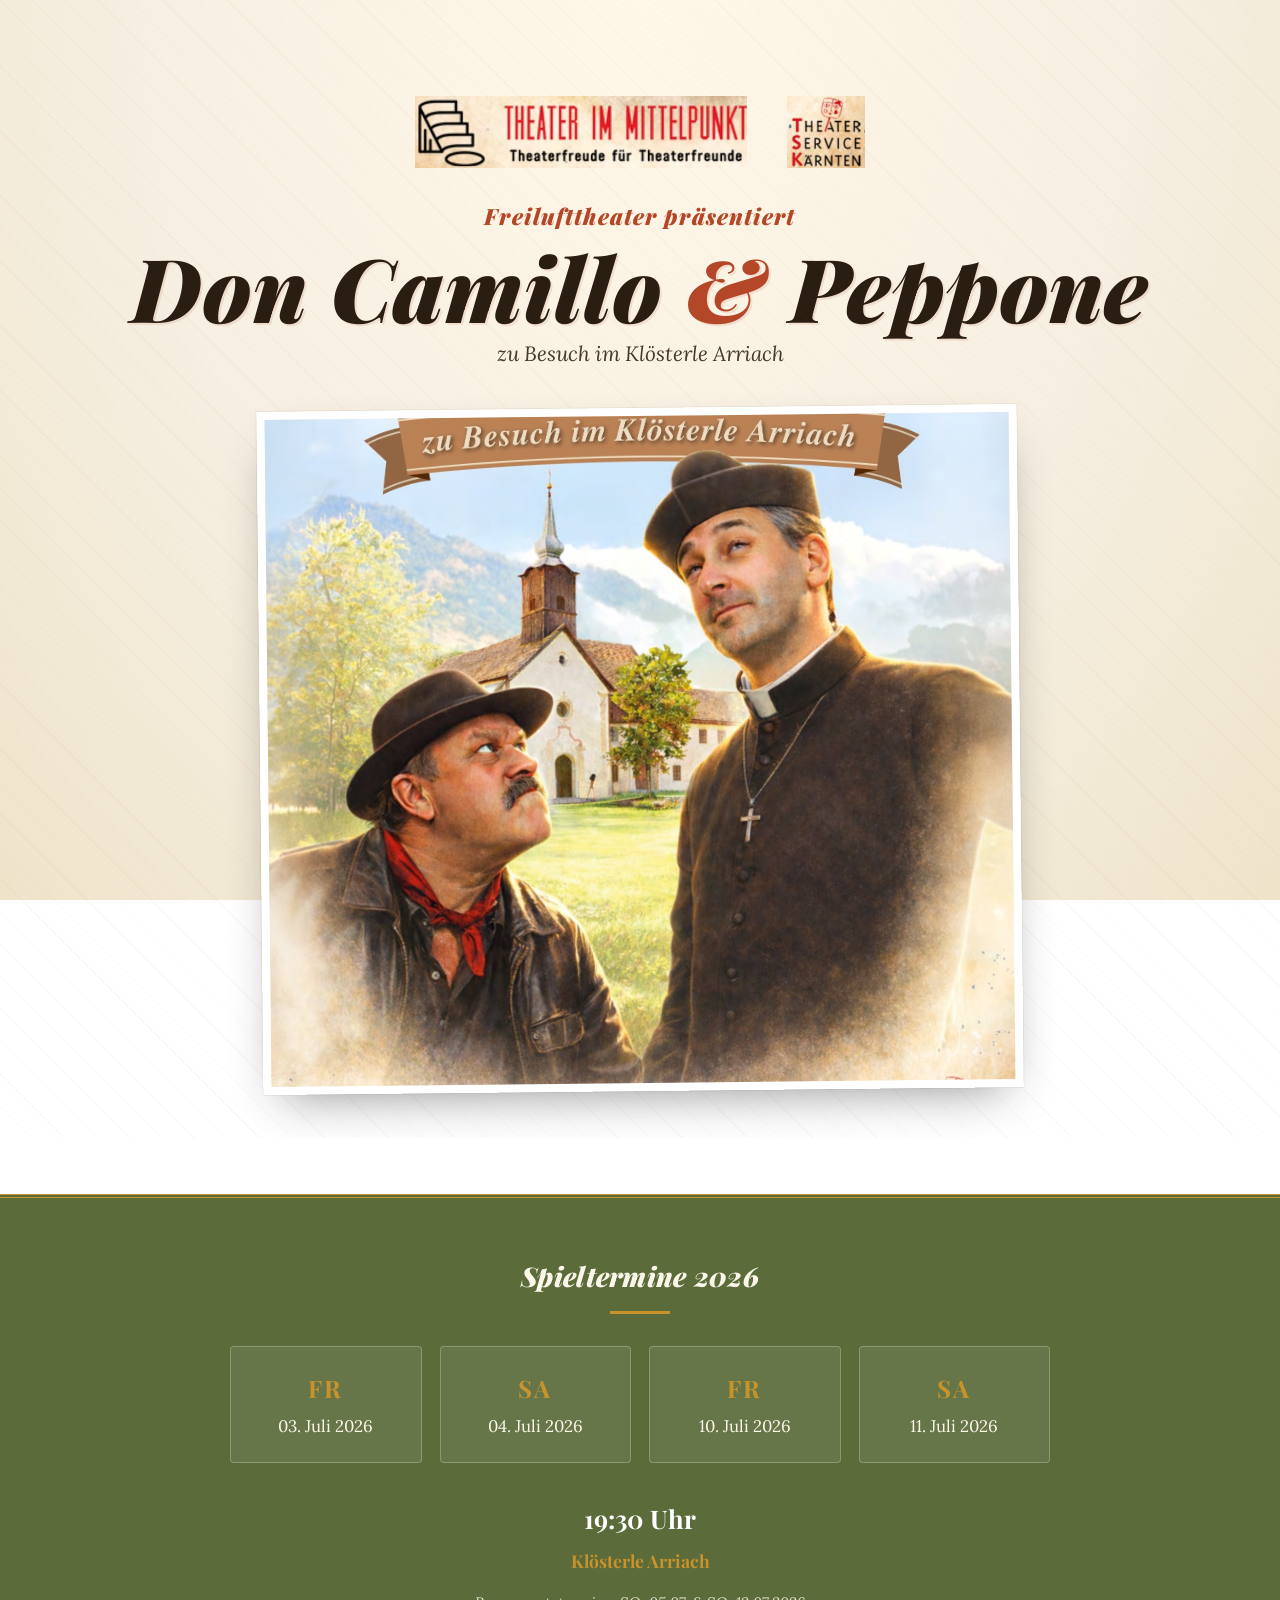
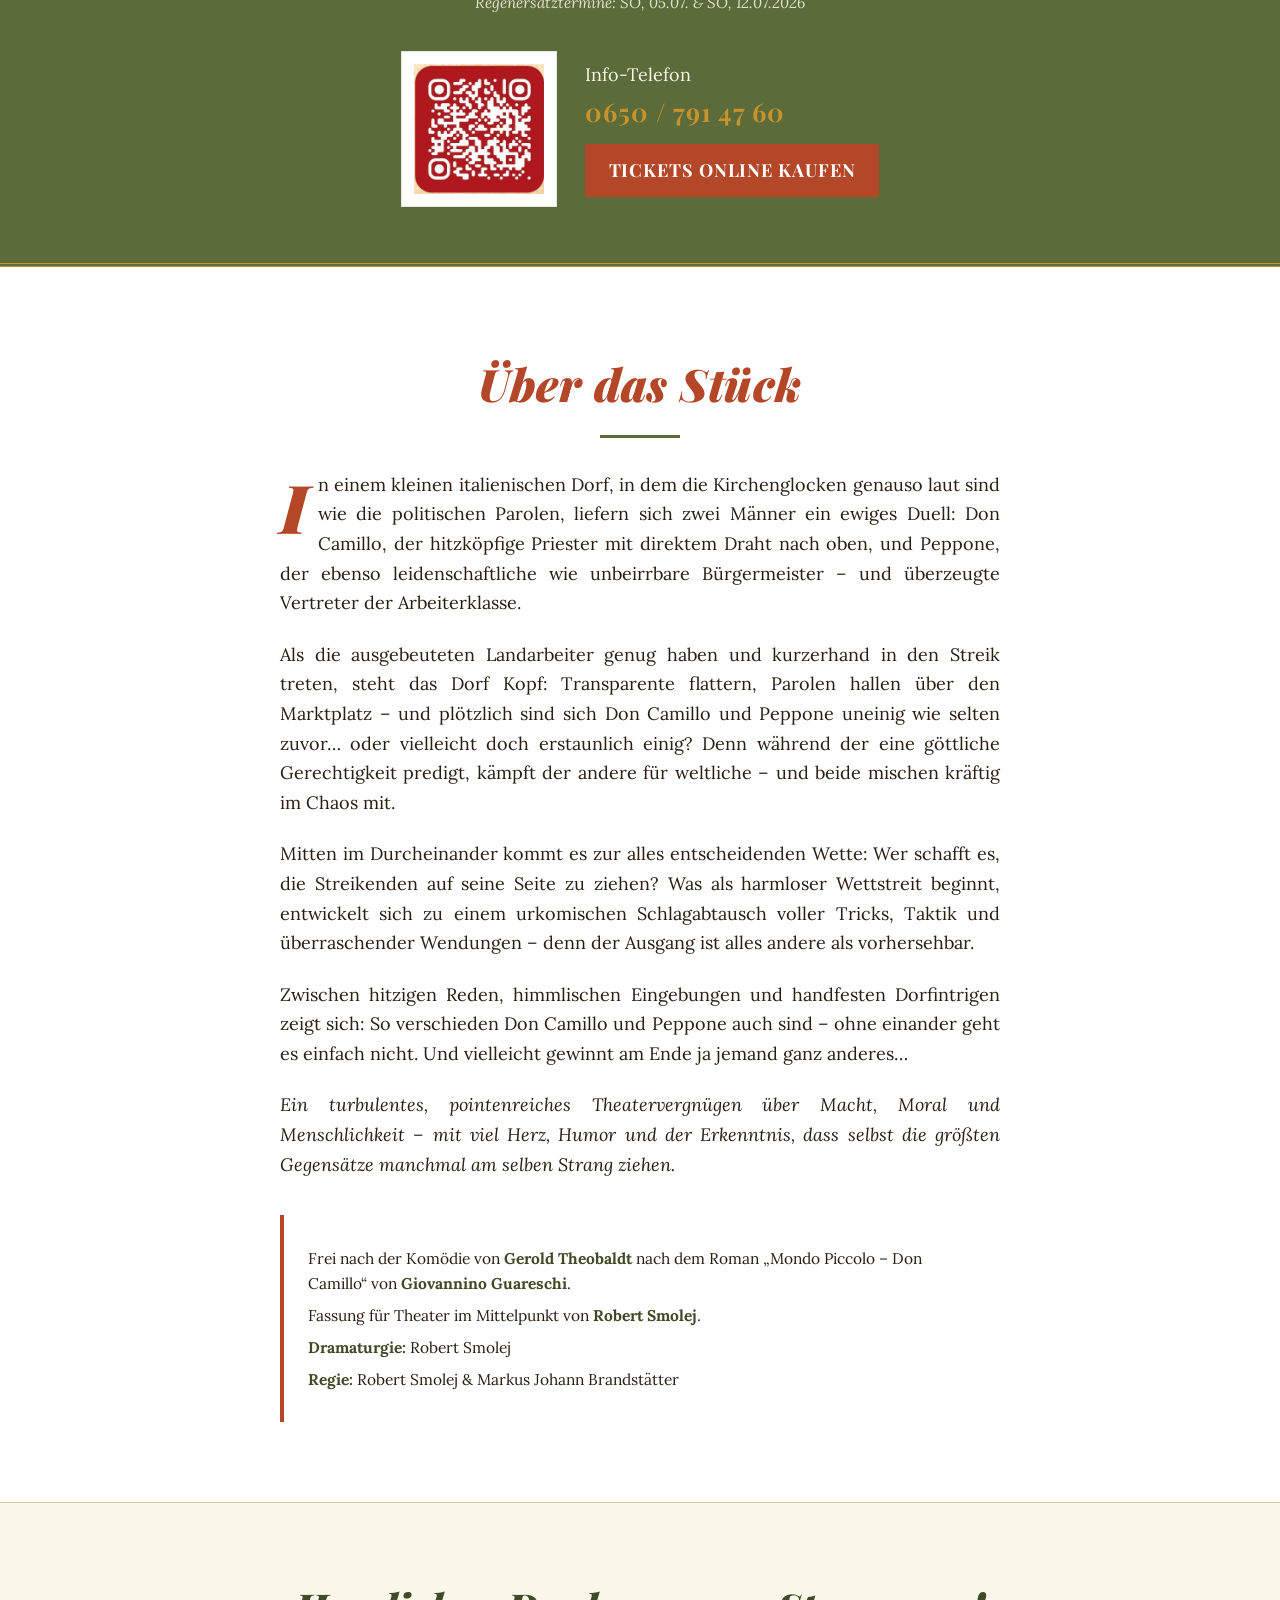
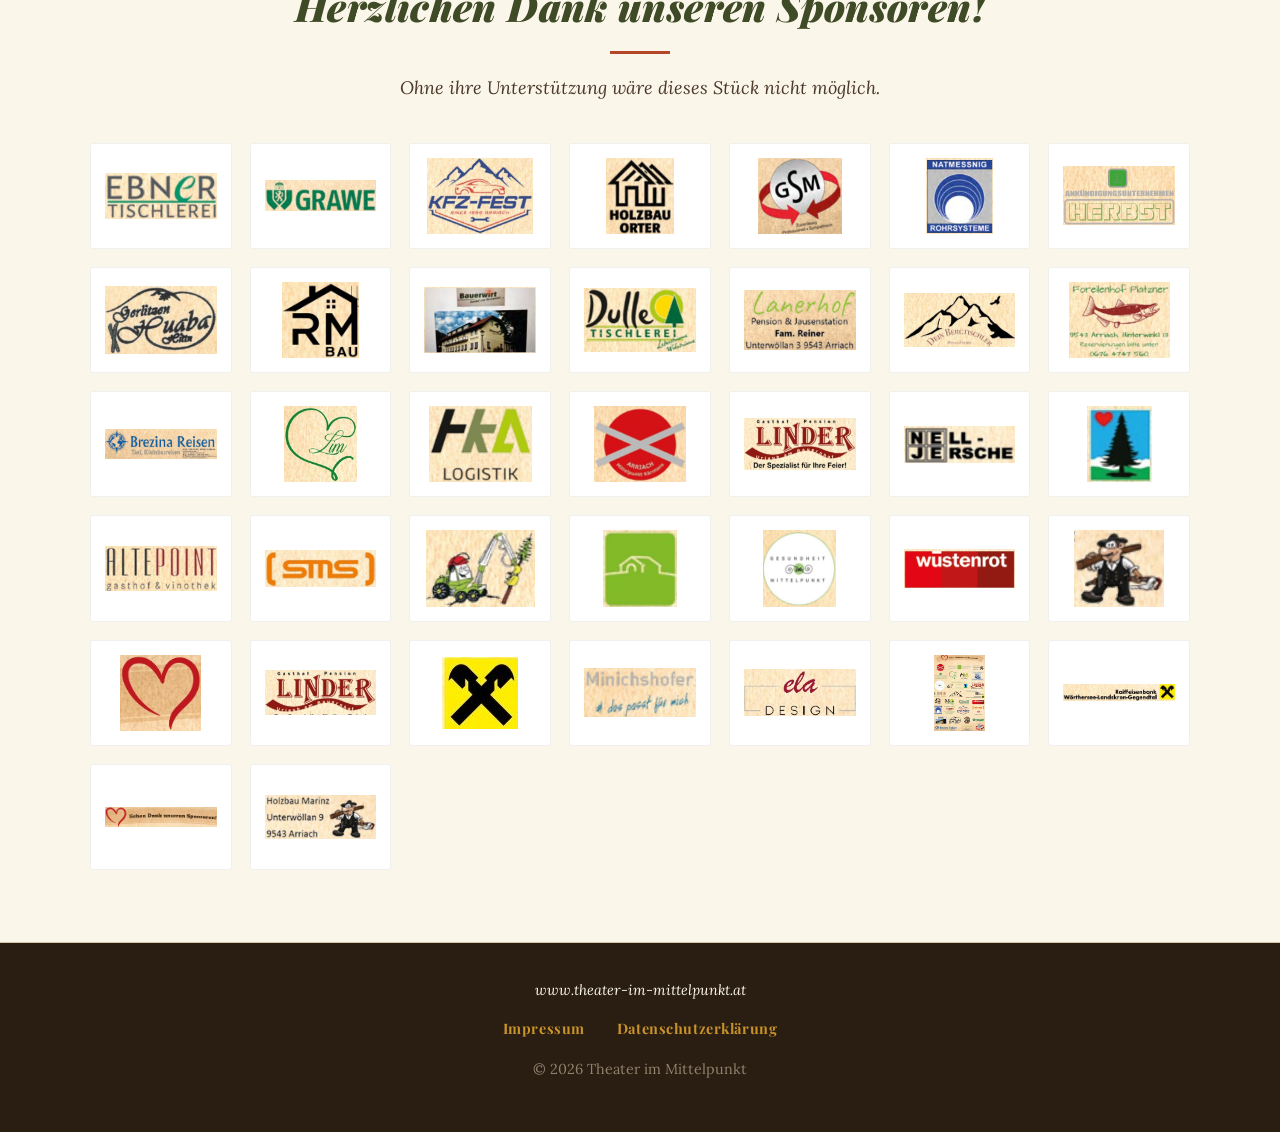
==== index.html @ 9cdb1610 "Add files via upload" ====
<!DOCTYPE html>
<html lang="de">
<head>
  <meta charset="UTF-8" />
  <meta name="viewport" content="width=device-width, initial-scale=1" />
  <title>Don Camillo &amp; Peppone – Freilufttheater im Klösterle Arriach 2026</title>
  <meta name="description" content="Freilufttheater &bdquo;Don Camillo &amp; Peppone&ldquo; im Klösterle Arriach. Aufführungen am 3., 4., 10. und 11. Juli 2026, 19:30 Uhr. Tickets &amp; Infos." />
  <link rel="preload" href="assets/fonts/playfair-900i.woff2" as="font" type="font/woff2" crossorigin />
  <link rel="preload" href="assets/fonts/lora-400.woff2" as="font" type="font/woff2" crossorigin />
  <link rel="stylesheet" href="assets/style.css" />
</head>
<body>

  <header class="hero">
    <div class="brand-logos">
      <img src="assets/img/logo-tim.jpg" alt="Theater im Mittelpunkt – Theaterfreude für Theaterfreunde" />
      <img src="assets/img/logo-tsk.jpg" alt="Theater Service Kärnten" />
    </div>

    <div class="wrap">
      <p class="kicker">Freilufttheater präsentiert</p>
      <h1 class="title">Don Camillo <span class="amp">&amp;</span> Peppone</h1>
      <p class="subtitle">zu Besuch im Klösterle Arriach</p>

      <figure class="hero-image">
        <img src="assets/img/hero.jpg" alt="Don Camillo und Peppone vor der Kirche" />
      </figure>
    </div>
  </header>

  <section class="facts" aria-label="Termine und Tickets">
    <h2>Spieltermine 2026</h2>

    <div class="dates-grid">
      <div class="date-card"><div class="day">FR</div><div class="full">03. Juli 2026</div></div>
      <div class="date-card"><div class="day">SA</div><div class="full">04. Juli 2026</div></div>
      <div class="date-card"><div class="day">FR</div><div class="full">10. Juli 2026</div></div>
      <div class="date-card"><div class="day">SA</div><div class="full">11. Juli 2026</div></div>
    </div>

    <div class="facts-meta">
      <div class="time">19:30 Uhr</div>
      <div><strong>Klösterle Arriach</strong></div>
      <p class="rain-note">Regenersatztermine: SO, 05.07. &amp; SO, 12.07.2026</p>
    </div>

    <div class="tickets">
      <a href="https://www.theater-im-mittelpunkt.at" class="qr-box" aria-label="Tickets online kaufen">
        <img src="assets/img/qr.jpg" alt="QR-Code zu den Online-Tickets" />
      </a>
      <div class="tickets-text">
        <div>Info-Telefon</div>
        <div class="phone">0650 / 791 47 60</div>
        <a class="btn" href="https://www.theater-im-mittelpunkt.at">Tickets online kaufen</a>
      </div>
    </div>
  </section>

  <section class="about">
    <div class="wrap">
      <h2>Über das Stück</h2>
      <div class="about-text">
        <p>In einem kleinen italienischen Dorf, in dem die Kirchenglocken genauso laut sind wie die politischen Parolen, liefern sich zwei Männer ein ewiges Duell: Don Camillo, der hitzköpfige Priester mit direktem Draht nach oben, und Peppone, der ebenso leidenschaftliche wie unbeirrbare Bürgermeister – und überzeugte Vertreter der Arbeiterklasse.</p>
        <p>Als die ausgebeuteten Landarbeiter genug haben und kurzerhand in den Streik treten, steht das Dorf Kopf: Transparente flattern, Parolen hallen über den Marktplatz – und plötzlich sind sich Don Camillo und Peppone uneinig wie selten zuvor… oder vielleicht doch erstaunlich einig? Denn während der eine göttliche Gerechtigkeit predigt, kämpft der andere für weltliche – und beide mischen kräftig im Chaos mit.</p>
        <p>Mitten im Durcheinander kommt es zur alles entscheidenden Wette: Wer schafft es, die Streikenden auf seine Seite zu ziehen? Was als harmloser Wettstreit beginnt, entwickelt sich zu einem urkomischen Schlagabtausch voller Tricks, Taktik und überraschender Wendungen – denn der Ausgang ist alles andere als vorhersehbar.</p>
        <p>Zwischen hitzigen Reden, himmlischen Eingebungen und handfesten Dorfintrigen zeigt sich: So verschieden Don Camillo und Peppone auch sind – ohne einander geht es einfach nicht. Und vielleicht gewinnt am Ende ja jemand ganz anderes…</p>
        <p><em>Ein turbulentes, pointenreiches Theatervergnügen über Macht, Moral und Menschlichkeit – mit viel Herz, Humor und der Erkenntnis, dass selbst die größten Gegensätze manchmal am selben Strang ziehen.</em></p>
      </div>

      <div class="credits">
        <p>Frei nach der Komödie von <strong>Gerold Theobaldt</strong> nach dem Roman „Mondo Piccolo – Don Camillo“ von <strong>Giovannino Guareschi</strong>.</p>
        <p>Fassung für Theater im Mittelpunkt von <strong>Robert Smolej</strong>.</p>
        <p><strong>Dramaturgie:</strong> Robert Smolej</p>
        <p><strong>Regie:</strong> Robert Smolej &amp; Markus Johann Brandstätter</p>
      </div>
    </div>
  </section>

  <section class="sponsors">
    <h2>Herzlichen Dank unseren Sponsoren!</h2>
    <p class="sponsors-intro">Ohne ihre Unterstützung wäre dieses Stück nicht möglich.</p>
    <div class="sponsor-grid">
      <div class="sponsor"><img src="assets/sponsors/s1.jpg" alt="Sponsor 1" loading="lazy" /></div>
      <div class="sponsor"><img src="assets/sponsors/s2.jpg" alt="Sponsor 2" loading="lazy" /></div>
      <div class="sponsor"><img src="assets/sponsors/s3.jpg" alt="Sponsor 3" loading="lazy" /></div>
      <div class="sponsor"><img src="assets/sponsors/s4.jpg" alt="Sponsor 4" loading="lazy" /></div>
      <div class="sponsor"><img src="assets/sponsors/s5.jpg" alt="Sponsor 5" loading="lazy" /></div>
      <div class="sponsor"><img src="assets/sponsors/s6.jpg" alt="Sponsor 6" loading="lazy" /></div>
      <div class="sponsor"><img src="assets/sponsors/s7.jpg" alt="Sponsor 7" loading="lazy" /></div>
      <div class="sponsor"><img src="assets/sponsors/s8.jpg" alt="Sponsor 8" loading="lazy" /></div>
      <div class="sponsor"><img src="assets/sponsors/s9.jpg" alt="Sponsor 9" loading="lazy" /></div>
      <div class="sponsor"><img src="assets/sponsors/s10.jpg" alt="Sponsor 10" loading="lazy" /></div>
      <div class="sponsor"><img src="assets/sponsors/s11.jpg" alt="Sponsor 11" loading="lazy" /></div>
      <div class="sponsor"><img src="assets/sponsors/s12.jpg" alt="Sponsor 12" loading="lazy" /></div>
      <div class="sponsor"><img src="assets/sponsors/s13.jpg" alt="Sponsor 13" loading="lazy" /></div>
      <div class="sponsor"><img src="assets/sponsors/s14.jpg" alt="Sponsor 14" loading="lazy" /></div>
      <div class="sponsor"><img src="assets/sponsors/s15.jpg" alt="Sponsor 15" loading="lazy" /></div>
      <div class="sponsor"><img src="assets/sponsors/s16.jpg" alt="Sponsor 16" loading="lazy" /></div>
      <div class="sponsor"><img src="assets/sponsors/s17.jpg" alt="Sponsor 17" loading="lazy" /></div>
      <div class="sponsor"><img src="assets/sponsors/s18.jpg" alt="Sponsor 18" loading="lazy" /></div>
      <div class="sponsor"><img src="assets/sponsors/s19.jpg" alt="Sponsor 19" loading="lazy" /></div>
      <div class="sponsor"><img src="assets/sponsors/s20.jpg" alt="Sponsor 20" loading="lazy" /></div>
      <div class="sponsor"><img src="assets/sponsors/s21.jpg" alt="Sponsor 21" loading="lazy" /></div>
      <div class="sponsor"><img src="assets/sponsors/s22.jpg" alt="Sponsor 22" loading="lazy" /></div>
      <div class="sponsor"><img src="assets/sponsors/s23.jpg" alt="Sponsor 23" loading="lazy" /></div>
      <div class="sponsor"><img src="assets/sponsors/s24.jpg" alt="Sponsor 24" loading="lazy" /></div>
      <div class="sponsor"><img src="assets/sponsors/s25.jpg" alt="Sponsor 25" loading="lazy" /></div>
      <div class="sponsor"><img src="assets/sponsors/s26.jpg" alt="Sponsor 26" loading="lazy" /></div>
      <div class="sponsor"><img src="assets/sponsors/s27.jpg" alt="Sponsor 27" loading="lazy" /></div>
      <div class="sponsor"><img src="assets/sponsors/s28.jpg" alt="Sponsor 28" loading="lazy" /></div>
      <div class="sponsor"><img src="assets/sponsors/s29.jpg" alt="Sponsor 29" loading="lazy" /></div>
      <div class="sponsor"><img src="assets/sponsors/s30.jpg" alt="Sponsor 30" loading="lazy" /></div>
      <div class="sponsor"><img src="assets/sponsors/s31.jpg" alt="Sponsor 31" loading="lazy" /></div>
      <div class="sponsor"><img src="assets/sponsors/s32.jpg" alt="Sponsor 32" loading="lazy" /></div>
      <div class="sponsor"><img src="assets/sponsors/s33.jpg" alt="Sponsor 33" loading="lazy" /></div>
      <div class="sponsor"><img src="assets/sponsors/s34.jpg" alt="Sponsor 34" loading="lazy" /></div>
      <div class="sponsor"><img src="assets/sponsors/s35.jpg" alt="Sponsor 35" loading="lazy" /></div>
      <div class="sponsor"><img src="assets/sponsors/s36.jpg" alt="Sponsor 36" loading="lazy" /></div>
      <div class="sponsor"><img src="assets/sponsors/s37.jpg" alt="Sponsor 37" loading="lazy" /></div>
    </div>
  </section>

  <footer>
    <span class="web">www.theater-im-mittelpunkt.at</span>
    <div>
      <a href="impressum.html">Impressum</a>
      <a href="datenschutz.html">Datenschutzerklärung</a>
    </div>
    <p style="margin-top:16px;opacity:0.6;">© 2026 Theater im Mittelpunkt</p>
  </footer>

</body>
</html>
---- assets/style.css ----
/* === Local Fonts === */
@font-face {
  font-family: "Playfair Display";
  src: url("fonts/playfair-700.woff2") format("woff2");
  font-weight: 700;
  font-style: normal;
  font-display: swap;
}
@font-face {
  font-family: "Playfair Display";
  src: url("fonts/playfair-900i.woff2") format("woff2");
  font-weight: 900;
  font-style: italic;
  font-display: swap;
}
@font-face {
  font-family: "Lora";
  src: url("fonts/lora-400.woff2") format("woff2");
  font-weight: 400;
  font-style: normal;
  font-display: swap;
}
@font-face {
  font-family: "Lora";
  src: url("fonts/lora-400i.woff2") format("woff2");
  font-weight: 400;
  font-style: italic;
  font-display: swap;
}
@font-face {
  font-family: "Lora";
  src: url("fonts/lora-700.woff2") format("woff2");
  font-weight: 700;
  font-style: normal;
  font-display: swap;
}

/* === Design Tokens === */
:root {
  --cream: #f6efe2;
  --cream-soft: #fbf6ea;
  --terracotta: #b34727;
  --terracotta-dark: #8a3219;
  --olive: #5b6b3a;
  --olive-dark: #3f4a26;
  --ink: #2a1d12;
  --ink-soft: #4a382a;
  --gold: #c8932b;
  --rule: #d6c7a3;
  --max: 1100px;
}

* { box-sizing: border-box; }
html { scroll-behavior: smooth; }
body {
  margin: 0;
  font-family: "Lora", Georgia, serif;
  font-size: 18px;
  line-height: 1.65;
  color: var(--ink);
  background:
    radial-gradient(ellipse at top, #fff8e8 0%, var(--cream) 55%, #efe4ca 100%) fixed;
}
img { max-width: 100%; display: block; }
a { color: var(--terracotta-dark); }

h1, h2, h3 {
  font-family: "Playfair Display", "Times New Roman", serif;
  font-weight: 700;
  color: var(--olive-dark);
  letter-spacing: 0.01em;
  margin: 0 0 0.5em;
}

.wrap { max-width: var(--max); margin: 0 auto; padding: 0 24px; }

/* === Header / Hero === */
.hero {
  position: relative;
  text-align: center;
  padding: 64px 24px 48px;
  overflow: hidden;
}
.hero::before {
  content: "";
  position: absolute; inset: 0;
  background:
    repeating-linear-gradient(45deg, transparent 0 22px, rgba(179,71,39,0.04) 22px 23px);
  pointer-events: none;
}
.kicker {
  font-family: "Playfair Display", serif;
  font-style: italic;
  font-weight: 900;
  color: var(--terracotta);
  font-size: clamp(1.1rem, 2.2vw, 1.4rem);
  letter-spacing: 0.05em;
  margin-bottom: 8px;
}
.title {
  font-family: "Playfair Display", serif;
  font-weight: 900;
  font-style: italic;
  font-size: clamp(2.6rem, 7vw, 5.5rem);
  line-height: 1;
  color: var(--ink);
  margin: 0 0 6px;
  text-shadow: 2px 2px 0 rgba(179,71,39,0.12);
}
.title .amp { color: var(--terracotta); font-style: italic; }
.subtitle {
  font-family: "Lora", serif;
  font-style: italic;
  font-size: clamp(1.05rem, 2vw, 1.3rem);
  color: var(--ink-soft);
  margin-top: 4px;
}

.hero-image {
  position: relative;
  margin: 36px auto 0;
  max-width: 760px;
  border: 8px solid #fff;
  box-shadow: 0 20px 50px -20px rgba(0,0,0,0.45), 0 0 0 1px rgba(0,0,0,0.05);
  transform: rotate(-0.6deg);
}

/* === Daten === */
.facts {
  background: var(--olive);
  color: #fbf6ea;
  padding: 56px 24px;
  margin-top: 56px;
  border-top: 4px double var(--gold);
  border-bottom: 4px double var(--gold);
}
.facts h2 { color: #fbf6ea; text-align: center; font-style: italic; font-weight: 900; }
.facts h2::after {
  content: ""; display: block; width: 60px; height: 3px;
  background: var(--gold); margin: 12px auto 0;
}
.dates-grid {
  display: grid;
  grid-template-columns: repeat(auto-fit, minmax(170px, 1fr));
  gap: 18px;
  max-width: 820px;
  margin: 32px auto 0;
}
.date-card {
  background: rgba(255,255,255,0.08);
  border: 1px solid rgba(251,246,234,0.25);
  padding: 22px 14px;
  text-align: center;
  border-radius: 4px;
}
.date-card .day {
  font-family: "Playfair Display", serif;
  font-weight: 900;
  font-size: 1.5rem;
  color: var(--gold);
  letter-spacing: 0.08em;
}
.date-card .full {
  font-size: 1.05rem;
  margin-top: 4px;
}
.facts-meta {
  text-align: center;
  margin-top: 28px;
  font-size: 1.1rem;
}
.facts-meta strong { color: var(--gold); font-family: "Playfair Display", serif; }
.facts-meta .time {
  display: inline-block;
  font-family: "Playfair Display", serif;
  font-size: 1.6rem;
  font-weight: 700;
  color: #fff;
  margin: 6px 0;
}
.rain-note {
  margin-top: 14px;
  font-style: italic;
  font-size: 0.95rem;
  opacity: 0.85;
}

.tickets {
  display: flex;
  flex-wrap: wrap;
  align-items: center;
  justify-content: center;
  gap: 28px;
  margin: 36px auto 0;
  max-width: 760px;
}
.qr-box {
  background: #fff;
  padding: 12px;
  border: 1px solid rgba(0,0,0,0.1);
}
.qr-box img { width: 130px; height: 130px; }
.tickets-text { text-align: left; }
.tickets-text .phone {
  font-family: "Playfair Display", serif;
  font-size: 1.6rem;
  font-weight: 700;
  color: var(--gold);
  letter-spacing: 0.04em;
}
.btn {
  display: inline-block;
  margin-top: 12px;
  padding: 12px 24px;
  background: var(--terracotta);
  color: #fff;
  text-decoration: none;
  font-family: "Playfair Display", serif;
  font-weight: 700;
  letter-spacing: 0.05em;
  text-transform: uppercase;
  border-radius: 2px;
  transition: background 0.2s;
}
.btn:hover { background: var(--terracotta-dark); }

/* === Beschreibung === */
.about {
  padding: 80px 24px;
}
.about h2 {
  text-align: center;
  font-style: italic;
  font-weight: 900;
  font-size: clamp(2rem, 4vw, 2.8rem);
  color: var(--terracotta);
}
.about h2::after {
  content: ""; display: block; width: 80px; height: 3px;
  background: var(--olive); margin: 14px auto 0;
}
.about-text {
  max-width: 720px;
  margin: 32px auto 0;
}
.about-text p {
  margin: 0 0 1.2em;
  text-align: justify;
  hyphens: auto;
}
.about-text p:first-of-type::first-letter {
  font-family: "Playfair Display", serif;
  font-weight: 900;
  font-style: italic;
  color: var(--terracotta);
  font-size: 4.2rem;
  line-height: 0.9;
  float: left;
  padding: 6px 10px 0 0;
}
.credits {
  max-width: 720px;
  margin: 36px auto 0;
  padding: 24px;
  background: rgba(255,255,255,0.5);
  border-left: 4px solid var(--terracotta);
  font-size: 0.97rem;
}
.credits p { margin: 0.4em 0; }
.credits strong { color: var(--olive-dark); }

/* === Sponsoren === */
.sponsors {
  background: var(--cream-soft);
  padding: 72px 24px;
  border-top: 1px solid var(--rule);
  border-bottom: 1px solid var(--rule);
}
.sponsors h2 {
  text-align: center;
  font-style: italic;
  font-weight: 900;
  color: var(--olive-dark);
  font-size: clamp(1.8rem, 3.5vw, 2.4rem);
}
.sponsors h2::after {
  content: ""; display: block; width: 60px; height: 3px;
  background: var(--terracotta); margin: 12px auto 0;
}
.sponsors-intro {
  text-align: center;
  font-style: italic;
  color: var(--ink-soft);
  margin-bottom: 40px;
}
.sponsor-grid {
  display: grid;
  grid-template-columns: repeat(auto-fill, minmax(140px, 1fr));
  gap: 18px;
  max-width: var(--max);
  margin: 0 auto;
}
.sponsor {
  background: #fff;
  padding: 14px;
  border: 1px solid rgba(0,0,0,0.06);
  border-radius: 3px;
  display: flex;
  align-items: center;
  justify-content: center;
  aspect-ratio: 4/3;
  transition: transform 0.2s, box-shadow 0.2s;
}
.sponsor:hover {
  transform: translateY(-2px);
  box-shadow: 0 8px 20px -8px rgba(0,0,0,0.25);
}
.sponsor img {
  max-height: 100%;
  max-width: 100%;
  object-fit: contain;
  mix-blend-mode: multiply;
}

/* === Brand Logos === */
.brand-logos {
  display: flex;
  justify-content: center;
  align-items: center;
  gap: 40px;
  flex-wrap: wrap;
  padding: 32px 24px 8px;
}
.brand-logos img { max-height: 72px; width: auto; }

/* === Footer === */
footer {
  background: var(--ink);
  color: #d4c5a8;
  text-align: center;
  padding: 36px 24px;
  font-size: 0.9rem;
}
footer a {
  color: var(--gold);
  text-decoration: none;
  margin: 0 14px;
  font-family: "Playfair Display", serif;
  letter-spacing: 0.04em;
}
footer a:hover { text-decoration: underline; }
footer .web {
  display: block;
  margin-bottom: 14px;
  font-style: italic;
  color: #fbf6ea;
}

/* === Sub pages === */
.page {
  max-width: 760px;
  margin: 0 auto;
  padding: 64px 24px;
}
.page h1 {
  font-style: italic;
  font-weight: 900;
  color: var(--terracotta);
  font-size: clamp(2rem, 4vw, 3rem);
}
.page h2 { margin-top: 1.6em; color: var(--olive-dark); }
.back {
  display: inline-block;
  margin-bottom: 24px;
  text-decoration: none;
  color: var(--olive-dark);
  font-family: "Playfair Display", serif;
}
.back:hover { color: var(--terracotta); }

@media (max-width: 600px) {
  .tickets { flex-direction: column; }
  .tickets-text { text-align: center; }
  .brand-logos { gap: 24px; }
  .brand-logos img { max-height: 56px; }
}
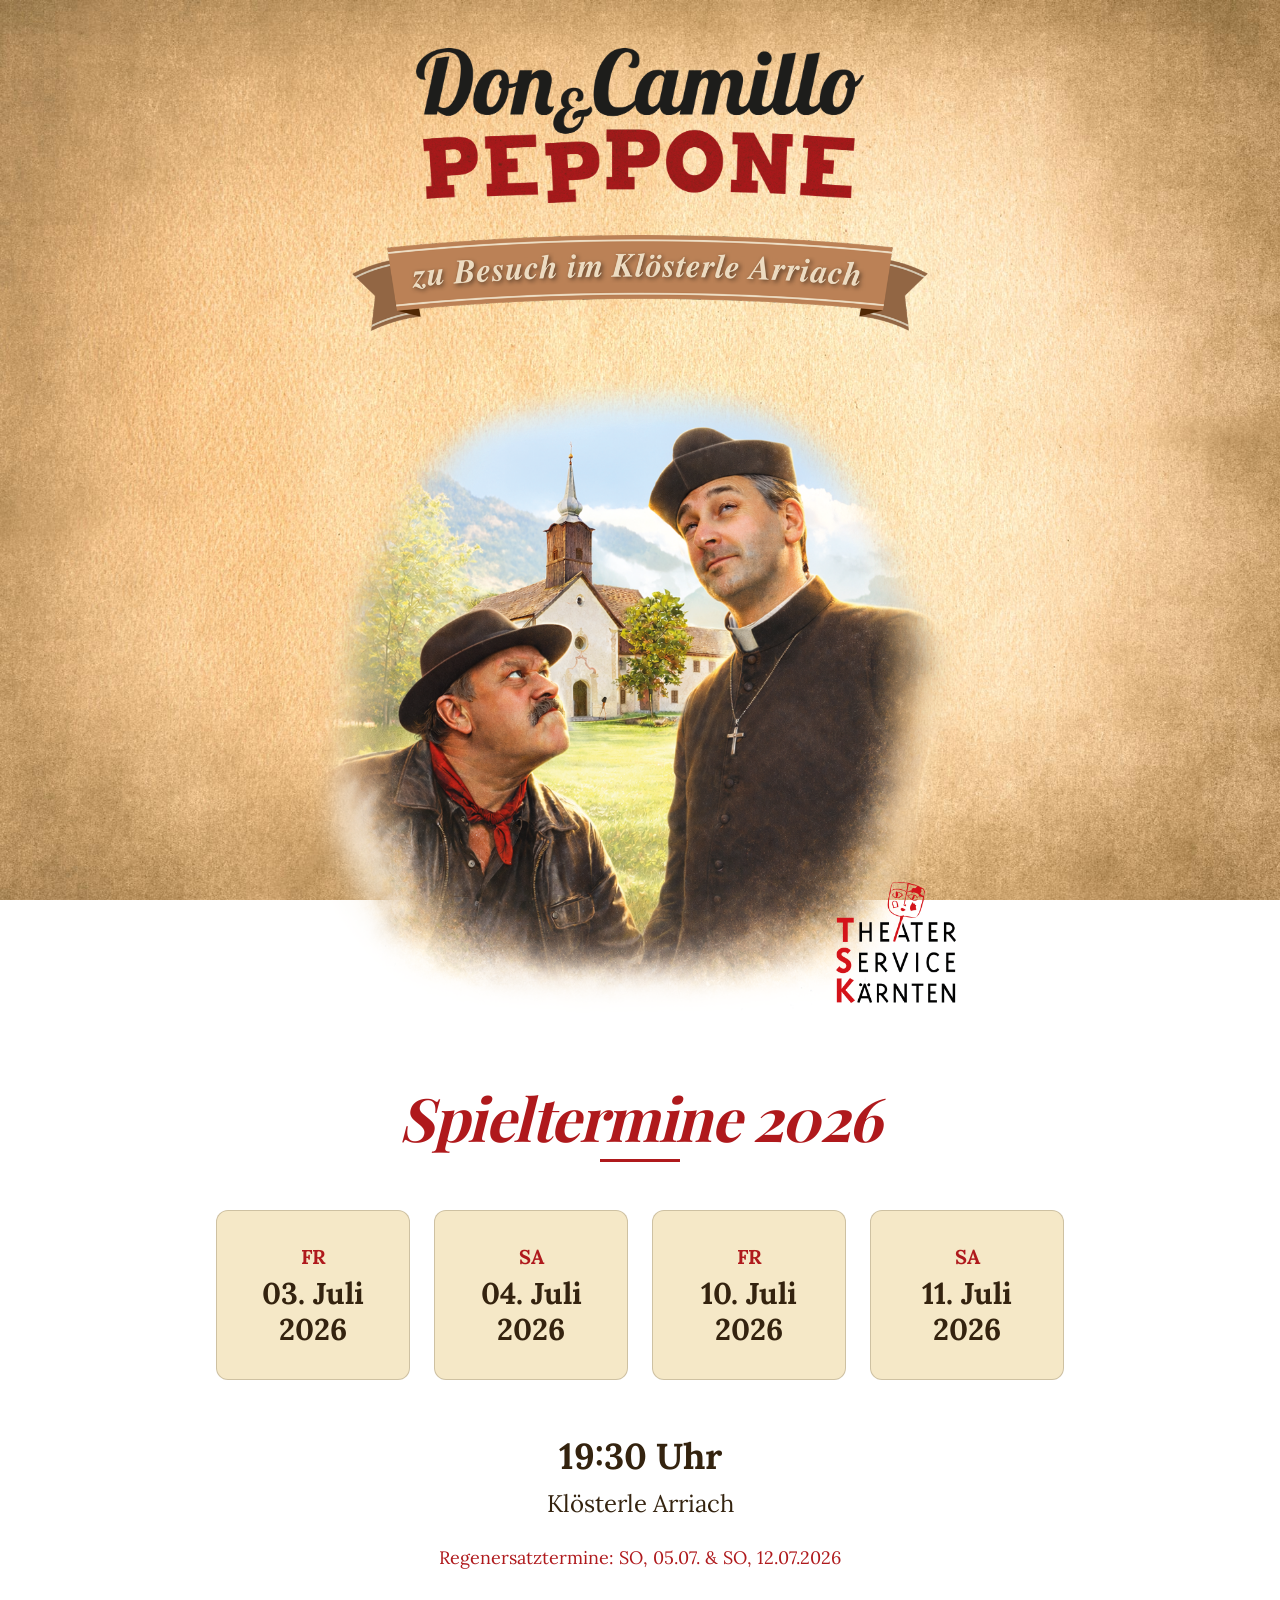
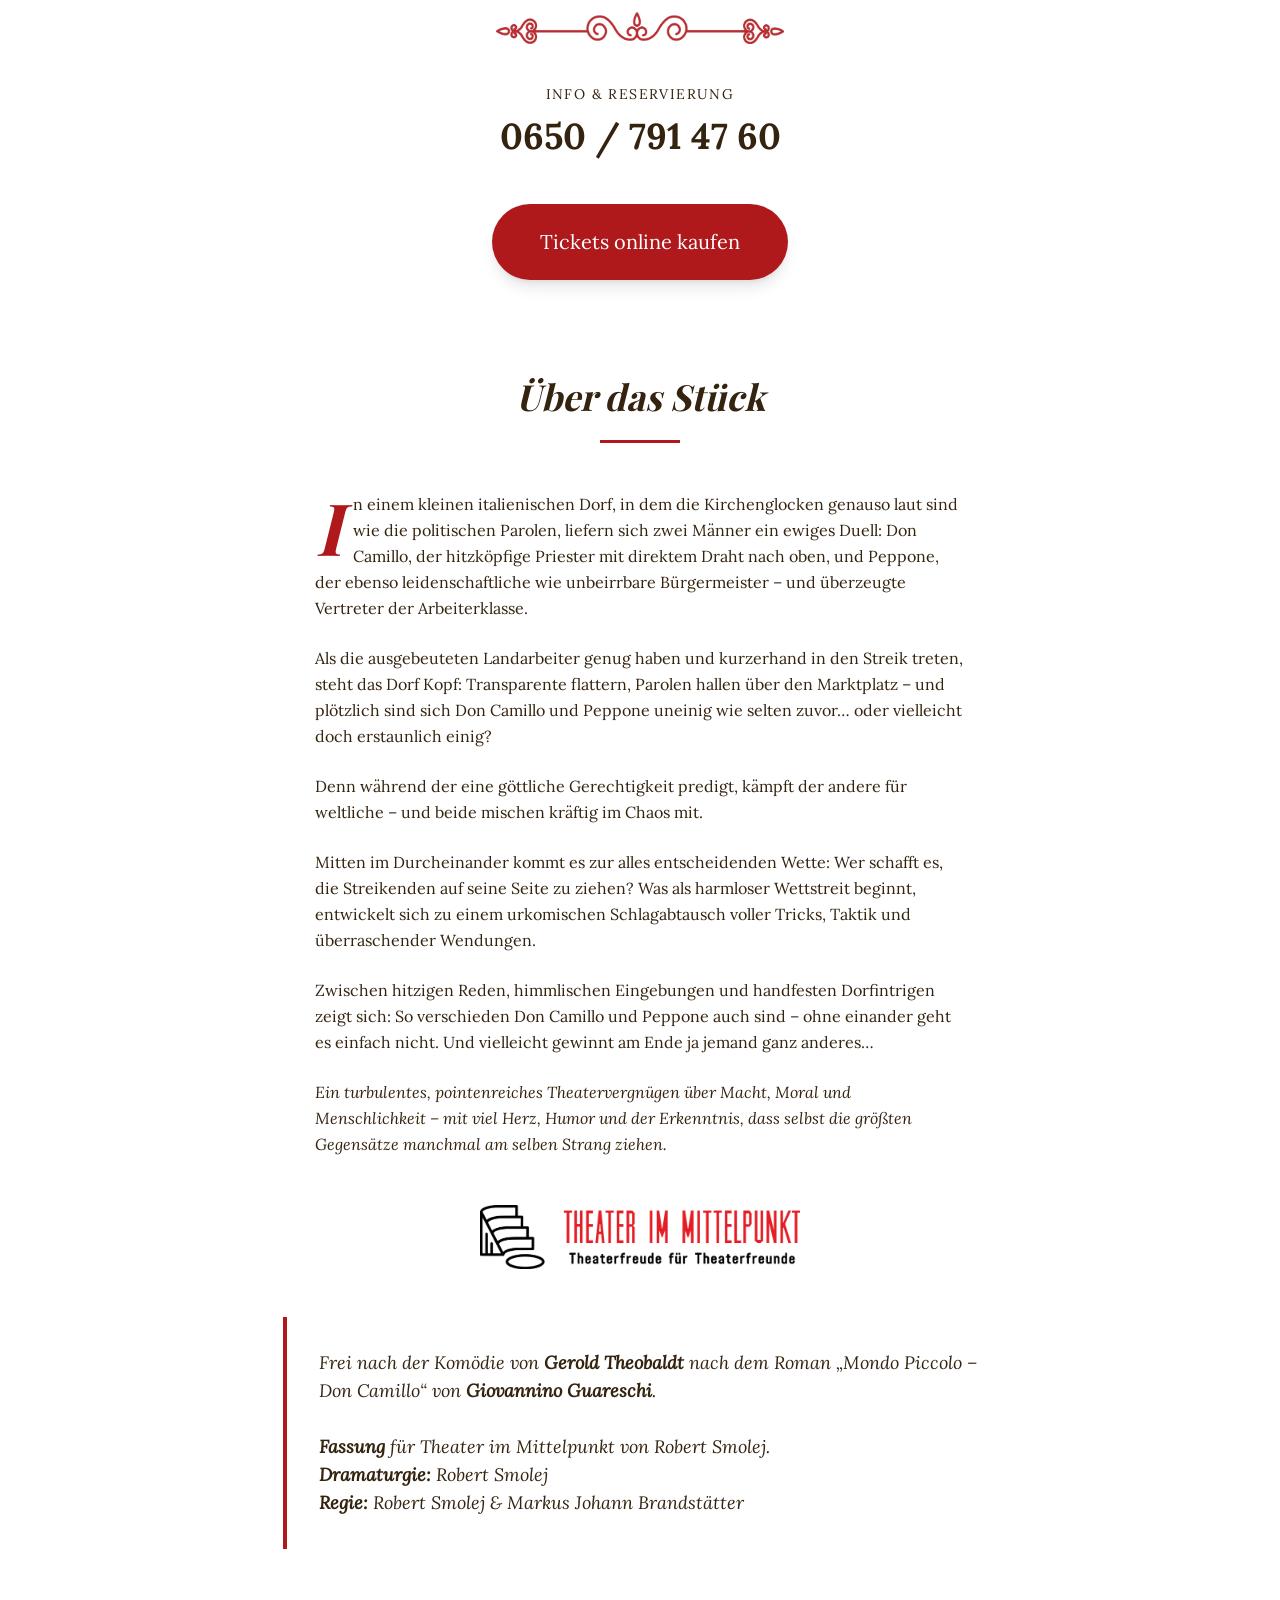
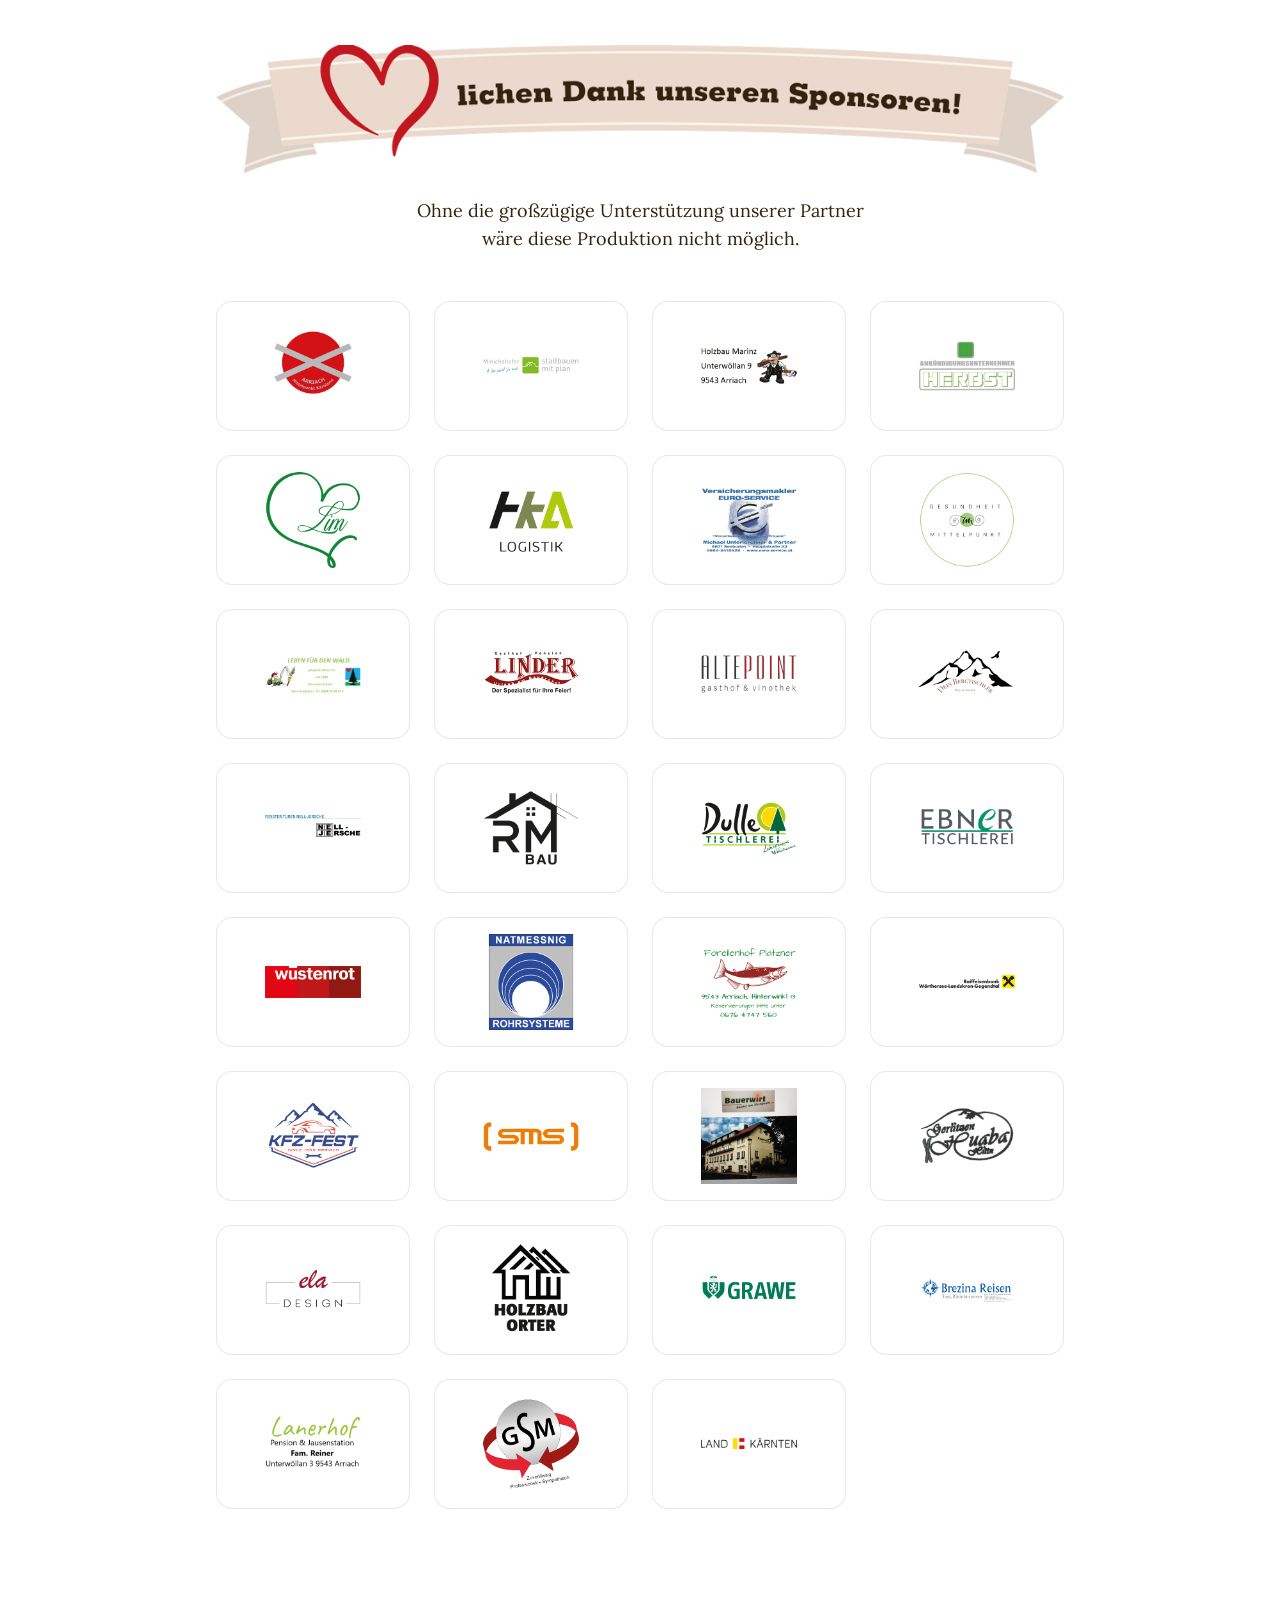
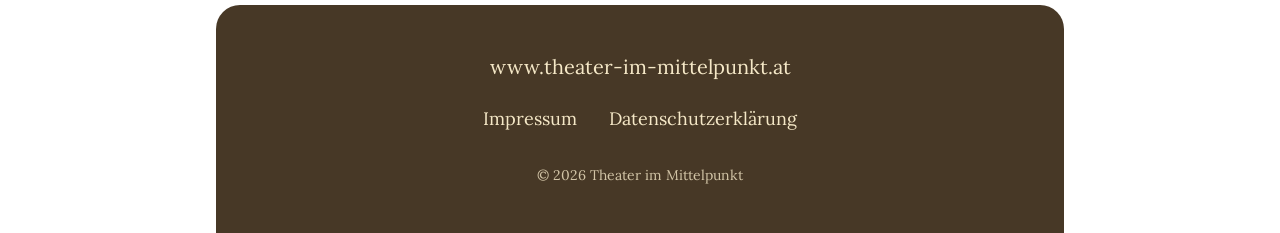
==== commit 0a80c2e1: "update pages" ====
--- a/index.html
+++ b/index.html
@@ -1,133 +1,189 @@
 <!DOCTYPE html>
 <html lang="de">
+
 <head>
-  <meta charset="UTF-8" />
-  <meta name="viewport" content="width=device-width, initial-scale=1" />
-  <title>Don Camillo &amp; Peppone – Freilufttheater im Klösterle Arriach 2026</title>
-  <meta name="description" content="Freilufttheater &bdquo;Don Camillo &amp; Peppone&ldquo; im Klösterle Arriach. Aufführungen am 3., 4., 10. und 11. Juli 2026, 19:30 Uhr. Tickets &amp; Infos." />
-  <link rel="preload" href="assets/fonts/playfair-900i.woff2" as="font" type="font/woff2" crossorigin />
-  <link rel="preload" href="assets/fonts/lora-400.woff2" as="font" type="font/woff2" crossorigin />
-  <link rel="stylesheet" href="assets/style.css" />
+    <meta charset="UTF-8">
+    <meta name="viewport" content="width=device-width, initial-scale=1.0">
+    <title>Don Camillo & Peppone - Theater 2026</title>
+    <link rel="stylesheet" href="assets/style.css" />
+    <!-- Lokales Tailwind -->
+    <script src="assets/tailwind.3.4.17.js"></script>
+
 </head>
-<body>
 
-  <header class="hero">
-    <div class="brand-logos">
-      <img src="assets/img/logo-tim.jpg" alt="Theater im Mittelpunkt – Theaterfreude für Theaterfreunde" />
-      <img src="assets/img/logo-tsk.jpg" alt="Theater Service Kärnten" />
+<body class="hero-bg min-h-screen text-[#34230f]">
+
+    <div class="max-w-4xl mx-auto px-6 pt-12">
+
+        <!-- Header Bilder -->
+        <div class="flex flex-col items-center space-y-8 mb-16">
+            <img src="assets/img/header-DCuP.png" alt="Header DCuP" class="w-full max-w-md h-auto">
+
+            <!-- Breiteres Kloesterle Bild -->
+            <img src="assets/img/header-kloesterle.png" alt="Klösterle" class="w-full max-w-xl h-auto -mt-4">
+
+            <!-- Hauptfoto mit Badge -->
+            <div class="main-photo-container max-w-2xl">
+                <img src="assets/img/header-foto.png" alt="Don Camillo & Peppone" class="w-full h-auto rounded">
+                <img src="assets/img/header-theaterservice.png" alt="Theater Service" class="theaterservice-badge">
+            </div>
+        </div>
+
+        <!-- Spieltermine -->
+        <section class="mb-24">
+            <h1 class="heading-font text-5xl md:text-6xl text-center tracking-tight text-[#af191c] italic">
+                Spieltermine 2026
+            </h1>
+            <div class="accent-line"></div>
+
+            <div class="grid grid-cols-2 md:grid-cols-4 gap-6 mt-12">
+                <div class="bg-[#f5e8c7] border border-[#34230f]/20 rounded-xl p-8 text-center">
+                    <div class="text-[#af191c] text-xl font-bold mb-1">FR</div>
+                    <div class="text-3xl font-semibold">03. Juli 2026</div>
+                </div>
+                <div class="bg-[#f5e8c7] border border-[#34230f]/20 rounded-xl p-8 text-center">
+                    <div class="text-[#af191c] text-xl font-bold mb-1">SA</div>
+                    <div class="text-3xl font-semibold">04. Juli 2026</div>
+                </div>
+                <div class="bg-[#f5e8c7] border border-[#34230f]/20 rounded-xl p-8 text-center">
+                    <div class="text-[#af191c] text-xl font-bold mb-1">FR</div>
+                    <div class="text-3xl font-semibold">10. Juli 2026</div>
+                </div>
+                <div class="bg-[#f5e8c7] border border-[#34230f]/20 rounded-xl p-8 text-center">
+                    <div class="text-[#af191c] text-xl font-bold mb-1">SA</div>
+                    <div class="text-3xl font-semibold">11. Juli 2026</div>
+                </div>
+            </div>
+
+            <!-- Uhrzeit & Ort -->
+            <div class="mt-14 text-center space-y-3">
+                <p class="text-4xl font-bold">19:30 Uhr</p>
+                <p class="text-2xl">Klösterle Arriach</p>
+            </div>
+
+            <!-- Regenersatztermine -->
+            <div class="mt-6 text-center">
+                <p class="text-lg font-medium text-[#af191c]">Regenersatztermine: SO, 05.07. &amp; SO, 12.07.2026</p>
+            </div>
+
+            <!-- Schnörkellinie -->
+            <div class="flex justify-center my-10">
+                <img src="assets/img/termine-schnoerkel.png" alt="" class="h-8 opacity-90">
+            </div>
+
+            <!-- Kontakt -->
+            <div class="text-center">
+                <p class="uppercase tracking-widest text-sm mb-3">Info &amp; Reservierung</p>
+                <a href="tel:+436507914760" class="text-4xl font-semibold hover:text-[#af191c] transition-colors">
+                    0650 / 791 47 60
+                </a>
+            </div>
+
+            <!-- CTA -->
+            <div class="mt-12 flex justify-center">
+                <a href="#"
+                    class="bg-[#af191c] hover:bg-[#8f1417] text-white px-12 py-6 rounded-full text-xl font-medium transition-all shadow-lg hover:scale-105">
+                    Tickets online kaufen
+                </a>
+            </div>
+        </section>
+
+        <!-- Über das Stück -->
+        <section class="mb-24">
+            <h2 class="heading-font text-4xl text-center mb-6 italic">Über das Stück</h2>
+            <div class="accent-line"></div>
+
+            <div class="prose prose-lg mx-auto max-w-prose mt-12 text-[#34230f] leading-relaxed">
+                <p>
+                    <span class="drop-cap">I</span>n einem kleinen italienischen Dorf, in dem die Kirchenglocken genauso
+                    laut sind wie die politischen Parolen, liefern sich zwei Männer ein ewiges Duell: Don Camillo, der
+                    hitzköpfige Priester mit direktem Draht nach oben, und Peppone, der ebenso leidenschaftliche wie
+                    unbeirrbare Bürgermeister – und überzeugte Vertreter der Arbeiterklasse.
+                </p>
+                <p>Als die ausgebeuteten Landarbeiter genug haben und kurzerhand in den Streik treten, steht das Dorf
+                    Kopf: Transparente flattern, Parolen hallen über den Marktplatz – und plötzlich sind sich Don
+                    Camillo und Peppone uneinig wie selten zuvor… oder vielleicht doch erstaunlich einig?</p>
+
+                <p>Denn während der eine göttliche Gerechtigkeit predigt, kämpft der andere für weltliche – und beide
+                    mischen kräftig im Chaos mit.</p>
+
+                <p>Mitten im Durcheinander kommt es zur alles entscheidenden Wette: Wer schafft es, die Streikenden auf
+                    seine Seite zu ziehen? Was als harmloser Wettstreit beginnt, entwickelt sich zu einem urkomischen
+                    Schlagabtausch voller Tricks, Taktik und überraschender Wendungen.</p>
+
+                <p>Zwischen hitzigen Reden, himmlischen Eingebungen und handfesten Dorfintrigen zeigt sich: So
+                    verschieden Don Camillo und Peppone auch sind – ohne einander geht es einfach nicht. Und vielleicht
+                    gewinnt am Ende ja jemand ganz anderes…</p>
+
+                <p class="italic">Ein turbulentes, pointenreiches Theatervergnügen über Macht, Moral und Menschlichkeit
+                    – mit viel Herz, Humor und der Erkenntnis, dass selbst die größten Gegensätze manchmal am selben
+                    Strang ziehen.</p>
+            </div>
+
+            <!-- TiM Bild -->
+            <div class="flex justify-center my-12">
+                <img src="assets/img/header-TiM.png" alt="Theater im Mittelpunkt" class="max-w-[280px] sm:max-w-xs h-auto">
+            </div>
+
+            <!-- <h3 class="heading-font text-3xl text-center mt-8 mb-6 italic">Freilufttheater</h3> -->
+
+            <!-- Blockquote -->
+            <div class="max-w-prose mx-auto bg-white/70 border-l-4 border-[#af191c] pl-8 py-8 italic text-lg">
+                Frei nach der Komödie von <strong>Gerold Theobaldt</strong> nach dem Roman „Mondo Piccolo – Don Camillo“
+                von <strong>Giovannino Guareschi</strong>.<br><br>
+                <strong>Fassung</strong> für Theater im Mittelpunkt von Robert Smolej.<br>
+                <strong>Dramaturgie:</strong> Robert Smolej<br>
+                <strong>Regie:</strong> Robert Smolej & Markus Johann Brandstätter
+            </div>
+        </section>
+
+        <!-- Sponsoren -->
+        <section class="mb-24">
+            <!-- <h2 class="heading-font text-4xl text-center mb-6 italic">Herzlichen Dank unseren Sponsoren!</h2> -->
+            <!-- Danke Bild -->
+            <div class="flex justify-center mt-12 -mb-4">
+                <img src="assets/sponsors/s-danke.png" alt="Herzlichen Dank unseren Sponsoren!" class="h-auto">
+            </div>
+
+            <p class="text-center text-lg mt-10 mb-12 max-w-md mx-auto">
+                Ohne die großzügige Unterstützung unserer Partner wäre diese Produktion nicht möglich.
+            </p>
+
+            <div class="grid grid-cols-2 sm:grid-cols-3 md:grid-cols-4 gap-6">
+                <script>
+                    for (let i = 1; i <= 31; i++) {
+                        document.write(`
+                            <div class="bg-white/90 p-4 rounded-2xl flex items-center justify-center border border-[#34230f]/10 hover:border-[#af191c]/30 transition-all hover:scale-105">
+                                <img src="assets/sponsors/s${i}.png" 
+                                     alt="Sponsor ${i}" 
+                                     class="max-h-24 w-auto object-contain">
+                            </div>
+                        `);
+                    }
+                </script>
+            </div>
+        </section>
+
+        <!-- Footer -->
+        <footer class="bg-[#34230f]/90 backdrop-blur-md text-[#f5e8c7] py-12 text-center rounded-t-3xl">
+            <div class="max-w-2xl mx-auto px-6">
+                <p class="text-xl mb-6">
+                    <a href="https://www.theater-im-mittelpunkt.at" class="hover:text-white transition-colors">
+                        www.theater-im-mittelpunkt.at
+                    </a>
+                </p>
+
+                <div class="flex flex-wrap justify-center gap-x-8 gap-y-3 text-lg mb-8">
+                    <a href="impressum.html" class="hover:text-white transition-colors">Impressum</a>
+                    <a href="datenschutz.html" class="hover:text-white transition-colors">Datenschutzerklärung</a>
+                </div>
+
+                <p class="text-sm opacity-80">© 2026 Theater im Mittelpunkt</p>
+            </div>
+        </footer>
+
     </div>
 
-    <div class="wrap">
-      <p class="kicker">Freilufttheater präsentiert</p>
-      <h1 class="title">Don Camillo <span class="amp">&amp;</span> Peppone</h1>
-      <p class="subtitle">zu Besuch im Klösterle Arriach</p>
+</body>
 
-      <figure class="hero-image">
-        <img src="assets/img/hero.jpg" alt="Don Camillo und Peppone vor der Kirche" />
-      </figure>
-    </div>
-  </header>
-
-  <section class="facts" aria-label="Termine und Tickets">
-    <h2>Spieltermine 2026</h2>
-
-    <div class="dates-grid">
-      <div class="date-card"><div class="day">FR</div><div class="full">03. Juli 2026</div></div>
-      <div class="date-card"><div class="day">SA</div><div class="full">04. Juli 2026</div></div>
-      <div class="date-card"><div class="day">FR</div><div class="full">10. Juli 2026</div></div>
-      <div class="date-card"><div class="day">SA</div><div class="full">11. Juli 2026</div></div>
-    </div>
-
-    <div class="facts-meta">
-      <div class="time">19:30 Uhr</div>
-      <div><strong>Klösterle Arriach</strong></div>
-      <p class="rain-note">Regenersatztermine: SO, 05.07. &amp; SO, 12.07.2026</p>
-    </div>
-
-    <div class="tickets">
-      <a href="https://www.theater-im-mittelpunkt.at" class="qr-box" aria-label="Tickets online kaufen">
-        <img src="assets/img/qr.jpg" alt="QR-Code zu den Online-Tickets" />
-      </a>
-      <div class="tickets-text">
-        <div>Info-Telefon</div>
-        <div class="phone">0650 / 791 47 60</div>
-        <a class="btn" href="https://www.theater-im-mittelpunkt.at">Tickets online kaufen</a>
-      </div>
-    </div>
-  </section>
-
-  <section class="about">
-    <div class="wrap">
-      <h2>Über das Stück</h2>
-      <div class="about-text">
-        <p>In einem kleinen italienischen Dorf, in dem die Kirchenglocken genauso laut sind wie die politischen Parolen, liefern sich zwei Männer ein ewiges Duell: Don Camillo, der hitzköpfige Priester mit direktem Draht nach oben, und Peppone, der ebenso leidenschaftliche wie unbeirrbare Bürgermeister – und überzeugte Vertreter der Arbeiterklasse.</p>
-        <p>Als die ausgebeuteten Landarbeiter genug haben und kurzerhand in den Streik treten, steht das Dorf Kopf: Transparente flattern, Parolen hallen über den Marktplatz – und plötzlich sind sich Don Camillo und Peppone uneinig wie selten zuvor… oder vielleicht doch erstaunlich einig? Denn während der eine göttliche Gerechtigkeit predigt, kämpft der andere für weltliche – und beide mischen kräftig im Chaos mit.</p>
-        <p>Mitten im Durcheinander kommt es zur alles entscheidenden Wette: Wer schafft es, die Streikenden auf seine Seite zu ziehen? Was als harmloser Wettstreit beginnt, entwickelt sich zu einem urkomischen Schlagabtausch voller Tricks, Taktik und überraschender Wendungen – denn der Ausgang ist alles andere als vorhersehbar.</p>
-        <p>Zwischen hitzigen Reden, himmlischen Eingebungen und handfesten Dorfintrigen zeigt sich: So verschieden Don Camillo und Peppone auch sind – ohne einander geht es einfach nicht. Und vielleicht gewinnt am Ende ja jemand ganz anderes…</p>
-        <p><em>Ein turbulentes, pointenreiches Theatervergnügen über Macht, Moral und Menschlichkeit – mit viel Herz, Humor und der Erkenntnis, dass selbst die größten Gegensätze manchmal am selben Strang ziehen.</em></p>
-      </div>
-
-      <div class="credits">
-        <p>Frei nach der Komödie von <strong>Gerold Theobaldt</strong> nach dem Roman „Mondo Piccolo – Don Camillo“ von <strong>Giovannino Guareschi</strong>.</p>
-        <p>Fassung für Theater im Mittelpunkt von <strong>Robert Smolej</strong>.</p>
-        <p><strong>Dramaturgie:</strong> Robert Smolej</p>
-        <p><strong>Regie:</strong> Robert Smolej &amp; Markus Johann Brandstätter</p>
-      </div>
-    </div>
-  </section>
-
-  <section class="sponsors">
-    <h2>Herzlichen Dank unseren Sponsoren!</h2>
-    <p class="sponsors-intro">Ohne ihre Unterstützung wäre dieses Stück nicht möglich.</p>
-    <div class="sponsor-grid">
-      <div class="sponsor"><img src="assets/sponsors/s1.jpg" alt="Sponsor 1" loading="lazy" /></div>
-      <div class="sponsor"><img src="assets/sponsors/s2.jpg" alt="Sponsor 2" loading="lazy" /></div>
-      <div class="sponsor"><img src="assets/sponsors/s3.jpg" alt="Sponsor 3" loading="lazy" /></div>
-      <div class="sponsor"><img src="assets/sponsors/s4.jpg" alt="Sponsor 4" loading="lazy" /></div>
-      <div class="sponsor"><img src="assets/sponsors/s5.jpg" alt="Sponsor 5" loading="lazy" /></div>
-      <div class="sponsor"><img src="assets/sponsors/s6.jpg" alt="Sponsor 6" loading="lazy" /></div>
-      <div class="sponsor"><img src="assets/sponsors/s7.jpg" alt="Sponsor 7" loading="lazy" /></div>
-      <div class="sponsor"><img src="assets/sponsors/s8.jpg" alt="Sponsor 8" loading="lazy" /></div>
-      <div class="sponsor"><img src="assets/sponsors/s9.jpg" alt="Sponsor 9" loading="lazy" /></div>
-      <div class="sponsor"><img src="assets/sponsors/s10.jpg" alt="Sponsor 10" loading="lazy" /></div>
-      <div class="sponsor"><img src="assets/sponsors/s11.jpg" alt="Sponsor 11" loading="lazy" /></div>
-      <div class="sponsor"><img src="assets/sponsors/s12.jpg" alt="Sponsor 12" loading="lazy" /></div>
-      <div class="sponsor"><img src="assets/sponsors/s13.jpg" alt="Sponsor 13" loading="lazy" /></div>
-      <div class="sponsor"><img src="assets/sponsors/s14.jpg" alt="Sponsor 14" loading="lazy" /></div>
-      <div class="sponsor"><img src="assets/sponsors/s15.jpg" alt="Sponsor 15" loading="lazy" /></div>
-      <div class="sponsor"><img src="assets/sponsors/s16.jpg" alt="Sponsor 16" loading="lazy" /></div>
-      <div class="sponsor"><img src="assets/sponsors/s17.jpg" alt="Sponsor 17" loading="lazy" /></div>
-      <div class="sponsor"><img src="assets/sponsors/s18.jpg" alt="Sponsor 18" loading="lazy" /></div>
-      <div class="sponsor"><img src="assets/sponsors/s19.jpg" alt="Sponsor 19" loading="lazy" /></div>
-      <div class="sponsor"><img src="assets/sponsors/s20.jpg" alt="Sponsor 20" loading="lazy" /></div>
-      <div class="sponsor"><img src="assets/sponsors/s21.jpg" alt="Sponsor 21" loading="lazy" /></div>
-      <div class="sponsor"><img src="assets/sponsors/s22.jpg" alt="Sponsor 22" loading="lazy" /></div>
-      <div class="sponsor"><img src="assets/sponsors/s23.jpg" alt="Sponsor 23" loading="lazy" /></div>
-      <div class="sponsor"><img src="assets/sponsors/s24.jpg" alt="Sponsor 24" loading="lazy" /></div>
-      <div class="sponsor"><img src="assets/sponsors/s25.jpg" alt="Sponsor 25" loading="lazy" /></div>
-      <div class="sponsor"><img src="assets/sponsors/s26.jpg" alt="Sponsor 26" loading="lazy" /></div>
-      <div class="sponsor"><img src="assets/sponsors/s27.jpg" alt="Sponsor 27" loading="lazy" /></div>
-      <div class="sponsor"><img src="assets/sponsors/s28.jpg" alt="Sponsor 28" loading="lazy" /></div>
-      <div class="sponsor"><img src="assets/sponsors/s29.jpg" alt="Sponsor 29" loading="lazy" /></div>
-      <div class="sponsor"><img src="assets/sponsors/s30.jpg" alt="Sponsor 30" loading="lazy" /></div>
-      <div class="sponsor"><img src="assets/sponsors/s31.jpg" alt="Sponsor 31" loading="lazy" /></div>
-      <div class="sponsor"><img src="assets/sponsors/s32.jpg" alt="Sponsor 32" loading="lazy" /></div>
-      <div class="sponsor"><img src="assets/sponsors/s33.jpg" alt="Sponsor 33" loading="lazy" /></div>
-      <div class="sponsor"><img src="assets/sponsors/s34.jpg" alt="Sponsor 34" loading="lazy" /></div>
-      <div class="sponsor"><img src="assets/sponsors/s35.jpg" alt="Sponsor 35" loading="lazy" /></div>
-      <div class="sponsor"><img src="assets/sponsors/s36.jpg" alt="Sponsor 36" loading="lazy" /></div>
-      <div class="sponsor"><img src="assets/sponsors/s37.jpg" alt="Sponsor 37" loading="lazy" /></div>
-    </div>
-  </section>
-
-  <footer>
-    <span class="web">www.theater-im-mittelpunkt.at</span>
-    <div>
-      <a href="impressum.html">Impressum</a>
-      <a href="datenschutz.html">Datenschutzerklärung</a>
-    </div>
-    <p style="margin-top:16px;opacity:0.6;">© 2026 Theater im Mittelpunkt</p>
-  </footer>
-
-</body>
 </html>
--- a/assets/style.css
+++ b/assets/style.css
@@ -1,359 +1,88 @@
-/* === Local Fonts === */
+/* === Main page === */
+
 @font-face {
-  font-family: "Playfair Display";
-  src: url("fonts/playfair-700.woff2") format("woff2");
+  font-family: 'Lora';
+  src: url('fonts/lora-400.woff2') format('woff2');
+  font-weight: 400;
+  font-style: normal;
+}
+
+@font-face {
+  font-family: 'Lora';
+  src: url('fonts/lora-400i.woff2') format('woff2');
+  font-weight: 400;
+  font-style: italic;
+}
+
+@font-face {
+  font-family: 'Lora';
+  src: url('fonts/lora-700.woff2') format('woff2');
   font-weight: 700;
   font-style: normal;
-  font-display: swap;
 }
+
 @font-face {
-  font-family: "Playfair Display";
-  src: url("fonts/playfair-900i.woff2") format("woff2");
-  font-weight: 900;
-  font-style: italic;
-  font-display: swap;
-}
-@font-face {
-  font-family: "Lora";
-  src: url("fonts/lora-400.woff2") format("woff2");
-  font-weight: 400;
-  font-style: normal;
-  font-display: swap;
-}
-@font-face {
-  font-family: "Lora";
-  src: url("fonts/lora-400i.woff2") format("woff2");
-  font-weight: 400;
-  font-style: italic;
-  font-display: swap;
-}
-@font-face {
-  font-family: "Lora";
-  src: url("fonts/lora-700.woff2") format("woff2");
+  font-family: 'Playfair Display';
+  src: url('fonts/playfair-700.woff2') format('woff2');
   font-weight: 700;
   font-style: normal;
-  font-display: swap;
 }
 
-/* === Design Tokens === */
-:root {
-  --cream: #f6efe2;
-  --cream-soft: #fbf6ea;
-  --terracotta: #b34727;
-  --terracotta-dark: #8a3219;
-  --olive: #5b6b3a;
-  --olive-dark: #3f4a26;
-  --ink: #2a1d12;
-  --ink-soft: #4a382a;
-  --gold: #c8932b;
-  --rule: #d6c7a3;
-  --max: 1100px;
+* {
+  box-sizing: border-box;
 }
 
-* { box-sizing: border-box; }
-html { scroll-behavior: smooth; }
+html {
+  scroll-behavior: smooth;
+}
 body {
-  margin: 0;
-  font-family: "Lora", Georgia, serif;
-  font-size: 18px;
-  line-height: 1.65;
-  color: var(--ink);
-  background:
-    radial-gradient(ellipse at top, #fff8e8 0%, var(--cream) 55%, #efe4ca 100%) fixed;
-}
-img { max-width: 100%; display: block; }
-a { color: var(--terracotta-dark); }
-
-h1, h2, h3 {
-  font-family: "Playfair Display", "Times New Roman", serif;
-  font-weight: 700;
-  color: var(--olive-dark);
-  letter-spacing: 0.01em;
-  margin: 0 0 0.5em;
+  font-family: 'Lora', serif;
 }
 
-.wrap { max-width: var(--max); margin: 0 auto; padding: 0 24px; }
-
-/* === Header / Hero === */
-.hero {
-  position: relative;
-  text-align: center;
-  padding: 64px 24px 48px;
-  overflow: hidden;
-}
-.hero::before {
-  content: "";
-  position: absolute; inset: 0;
-  background:
-    repeating-linear-gradient(45deg, transparent 0 22px, rgba(179,71,39,0.04) 22px 23px);
-  pointer-events: none;
-}
-.kicker {
-  font-family: "Playfair Display", serif;
-  font-style: italic;
-  font-weight: 900;
-  color: var(--terracotta);
-  font-size: clamp(1.1rem, 2.2vw, 1.4rem);
-  letter-spacing: 0.05em;
-  margin-bottom: 8px;
-}
-.title {
-  font-family: "Playfair Display", serif;
-  font-weight: 900;
-  font-style: italic;
-  font-size: clamp(2.6rem, 7vw, 5.5rem);
-  line-height: 1;
-  color: var(--ink);
-  margin: 0 0 6px;
-  text-shadow: 2px 2px 0 rgba(179,71,39,0.12);
-}
-.title .amp { color: var(--terracotta); font-style: italic; }
-.subtitle {
-  font-family: "Lora", serif;
-  font-style: italic;
-  font-size: clamp(1.05rem, 2vw, 1.3rem);
-  color: var(--ink-soft);
-  margin-top: 4px;
+.heading-font {
+  font-family: 'Playfair Display', serif;
 }
 
-.hero-image {
-  position: relative;
-  margin: 36px auto 0;
-  max-width: 760px;
-  border: 8px solid #fff;
-  box-shadow: 0 20px 50px -20px rgba(0,0,0,0.45), 0 0 0 1px rgba(0,0,0,0.05);
-  transform: rotate(-0.6deg);
+.hero-bg {
+  background-image: url('img/0-background.jpg');
+  background-attachment: fixed;
+  background-position: center;
+  background-size: cover;
 }
 
-/* === Daten === */
-.facts {
-  background: var(--olive);
-  color: #fbf6ea;
-  padding: 56px 24px;
-  margin-top: 56px;
-  border-top: 4px double var(--gold);
-  border-bottom: 4px double var(--gold);
-}
-.facts h2 { color: #fbf6ea; text-align: center; font-style: italic; font-weight: 900; }
-.facts h2::after {
-  content: ""; display: block; width: 60px; height: 3px;
-  background: var(--gold); margin: 12px auto 0;
-}
-.dates-grid {
-  display: grid;
-  grid-template-columns: repeat(auto-fit, minmax(170px, 1fr));
-  gap: 18px;
-  max-width: 820px;
-  margin: 32px auto 0;
-}
-.date-card {
-  background: rgba(255,255,255,0.08);
-  border: 1px solid rgba(251,246,234,0.25);
-  padding: 22px 14px;
-  text-align: center;
-  border-radius: 4px;
-}
-.date-card .day {
-  font-family: "Playfair Display", serif;
-  font-weight: 900;
-  font-size: 1.5rem;
-  color: var(--gold);
-  letter-spacing: 0.08em;
-}
-.date-card .full {
-  font-size: 1.05rem;
-  margin-top: 4px;
-}
-.facts-meta {
-  text-align: center;
-  margin-top: 28px;
-  font-size: 1.1rem;
-}
-.facts-meta strong { color: var(--gold); font-family: "Playfair Display", serif; }
-.facts-meta .time {
-  display: inline-block;
-  font-family: "Playfair Display", serif;
-  font-size: 1.6rem;
-  font-weight: 700;
-  color: #fff;
-  margin: 6px 0;
-}
-.rain-note {
-  margin-top: 14px;
-  font-style: italic;
-  font-size: 0.95rem;
-  opacity: 0.85;
+.accent-line {
+  width: 80px;
+  height: 3px;
+  background: #af191c;
+  margin: 12px auto;
 }
 
-.tickets {
-  display: flex;
-  flex-wrap: wrap;
-  align-items: center;
-  justify-content: center;
-  gap: 28px;
-  margin: 36px auto 0;
-  max-width: 760px;
-}
-.qr-box {
-  background: #fff;
-  padding: 12px;
-  border: 1px solid rgba(0,0,0,0.1);
-}
-.qr-box img { width: 130px; height: 130px; }
-.tickets-text { text-align: left; }
-.tickets-text .phone {
-  font-family: "Playfair Display", serif;
-  font-size: 1.6rem;
-  font-weight: 700;
-  color: var(--gold);
-  letter-spacing: 0.04em;
-}
-.btn {
-  display: inline-block;
-  margin-top: 12px;
-  padding: 12px 24px;
-  background: var(--terracotta);
-  color: #fff;
-  text-decoration: none;
-  font-family: "Playfair Display", serif;
-  font-weight: 700;
-  letter-spacing: 0.05em;
-  text-transform: uppercase;
-  border-radius: 2px;
-  transition: background 0.2s;
-}
-.btn:hover { background: var(--terracotta-dark); }
-
-/* === Beschreibung === */
-.about {
-  padding: 80px 24px;
-}
-.about h2 {
-  text-align: center;
+.drop-cap {
+  font-size: 4.5rem;
+  line-height: 0.8;
+  float: left;
+  margin: 0.1em 0.15em 0 0;
+  color: #af191c;
+  font-family: 'Playfair Display', serif;
   font-style: italic;
-  font-weight: 900;
-  font-size: clamp(2rem, 4vw, 2.8rem);
-  color: var(--terracotta);
-}
-.about h2::after {
-  content: ""; display: block; width: 80px; height: 3px;
-  background: var(--olive); margin: 14px auto 0;
-}
-.about-text {
-  max-width: 720px;
-  margin: 32px auto 0;
-}
-.about-text p {
-  margin: 0 0 1.2em;
-  text-align: justify;
-  hyphens: auto;
-}
-.about-text p:first-of-type::first-letter {
-  font-family: "Playfair Display", serif;
-  font-weight: 900;
-  font-style: italic;
-  color: var(--terracotta);
-  font-size: 4.2rem;
-  line-height: 0.9;
-  float: left;
-  padding: 6px 10px 0 0;
-}
-.credits {
-  max-width: 720px;
-  margin: 36px auto 0;
-  padding: 24px;
-  background: rgba(255,255,255,0.5);
-  border-left: 4px solid var(--terracotta);
-  font-size: 0.97rem;
-}
-.credits p { margin: 0.4em 0; }
-.credits strong { color: var(--olive-dark); }
-
-/* === Sponsoren === */
-.sponsors {
-  background: var(--cream-soft);
-  padding: 72px 24px;
-  border-top: 1px solid var(--rule);
-  border-bottom: 1px solid var(--rule);
-}
-.sponsors h2 {
-  text-align: center;
-  font-style: italic;
-  font-weight: 900;
-  color: var(--olive-dark);
-  font-size: clamp(1.8rem, 3.5vw, 2.4rem);
-}
-.sponsors h2::after {
-  content: ""; display: block; width: 60px; height: 3px;
-  background: var(--terracotta); margin: 12px auto 0;
-}
-.sponsors-intro {
-  text-align: center;
-  font-style: italic;
-  color: var(--ink-soft);
-  margin-bottom: 40px;
-}
-.sponsor-grid {
-  display: grid;
-  grid-template-columns: repeat(auto-fill, minmax(140px, 1fr));
-  gap: 18px;
-  max-width: var(--max);
-  margin: 0 auto;
-}
-.sponsor {
-  background: #fff;
-  padding: 14px;
-  border: 1px solid rgba(0,0,0,0.06);
-  border-radius: 3px;
-  display: flex;
-  align-items: center;
-  justify-content: center;
-  aspect-ratio: 4/3;
-  transition: transform 0.2s, box-shadow 0.2s;
-}
-.sponsor:hover {
-  transform: translateY(-2px);
-  box-shadow: 0 8px 20px -8px rgba(0,0,0,0.25);
-}
-.sponsor img {
-  max-height: 100%;
-  max-width: 100%;
-  object-fit: contain;
-  mix-blend-mode: multiply;
 }
 
-/* === Brand Logos === */
-.brand-logos {
-  display: flex;
-  justify-content: center;
-  align-items: center;
-  gap: 40px;
-  flex-wrap: wrap;
-  padding: 32px 24px 8px;
+.prose p {
+  margin-bottom: 1.5rem;
 }
-.brand-logos img { max-height: 72px; width: auto; }
 
-/* === Footer === */
-footer {
-  background: var(--ink);
-  color: #d4c5a8;
-  text-align: center;
-  padding: 36px 24px;
-  font-size: 0.9rem;
+.main-photo-container {
+  position: relative;
+  display: inline-block;
+  width: 100%;
 }
-footer a {
-  color: var(--gold);
-  text-decoration: none;
-  margin: 0 14px;
-  font-family: "Playfair Display", serif;
-  letter-spacing: 0.04em;
-}
-footer a:hover { text-decoration: underline; }
-footer .web {
-  display: block;
-  margin-bottom: 14px;
-  font-style: italic;
-  color: #fbf6ea;
+
+.theaterservice-badge {
+  position: absolute;
+  bottom: 20px;
+  right: 20px;
+  width: 120px;
+  z-index: 10;
 }
 
 /* === Sub pages === */
@@ -377,10 +106,3 @@
   font-family: "Playfair Display", serif;
 }
 .back:hover { color: var(--terracotta); }
-
-@media (max-width: 600px) {
-  .tickets { flex-direction: column; }
-  .tickets-text { text-align: center; }
-  .brand-logos { gap: 24px; }
-  .brand-logos img { max-height: 56px; }
-}
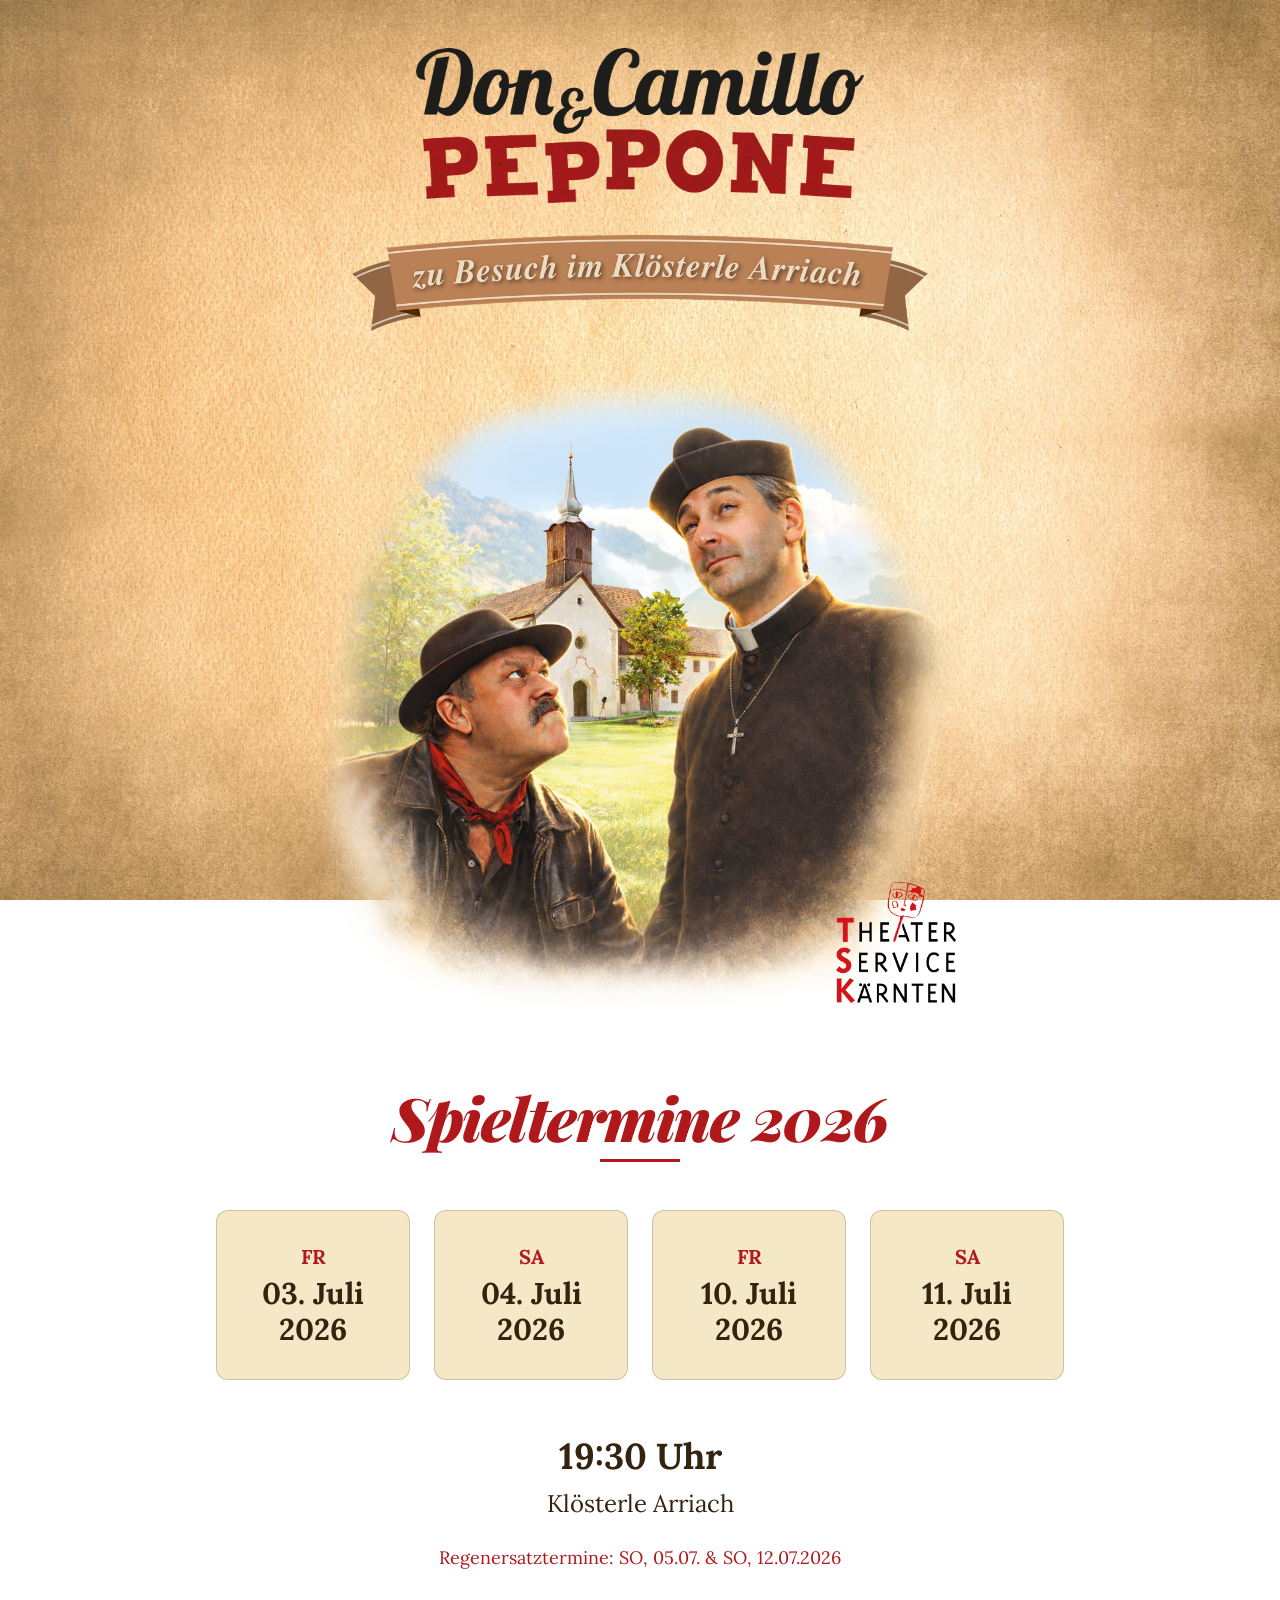
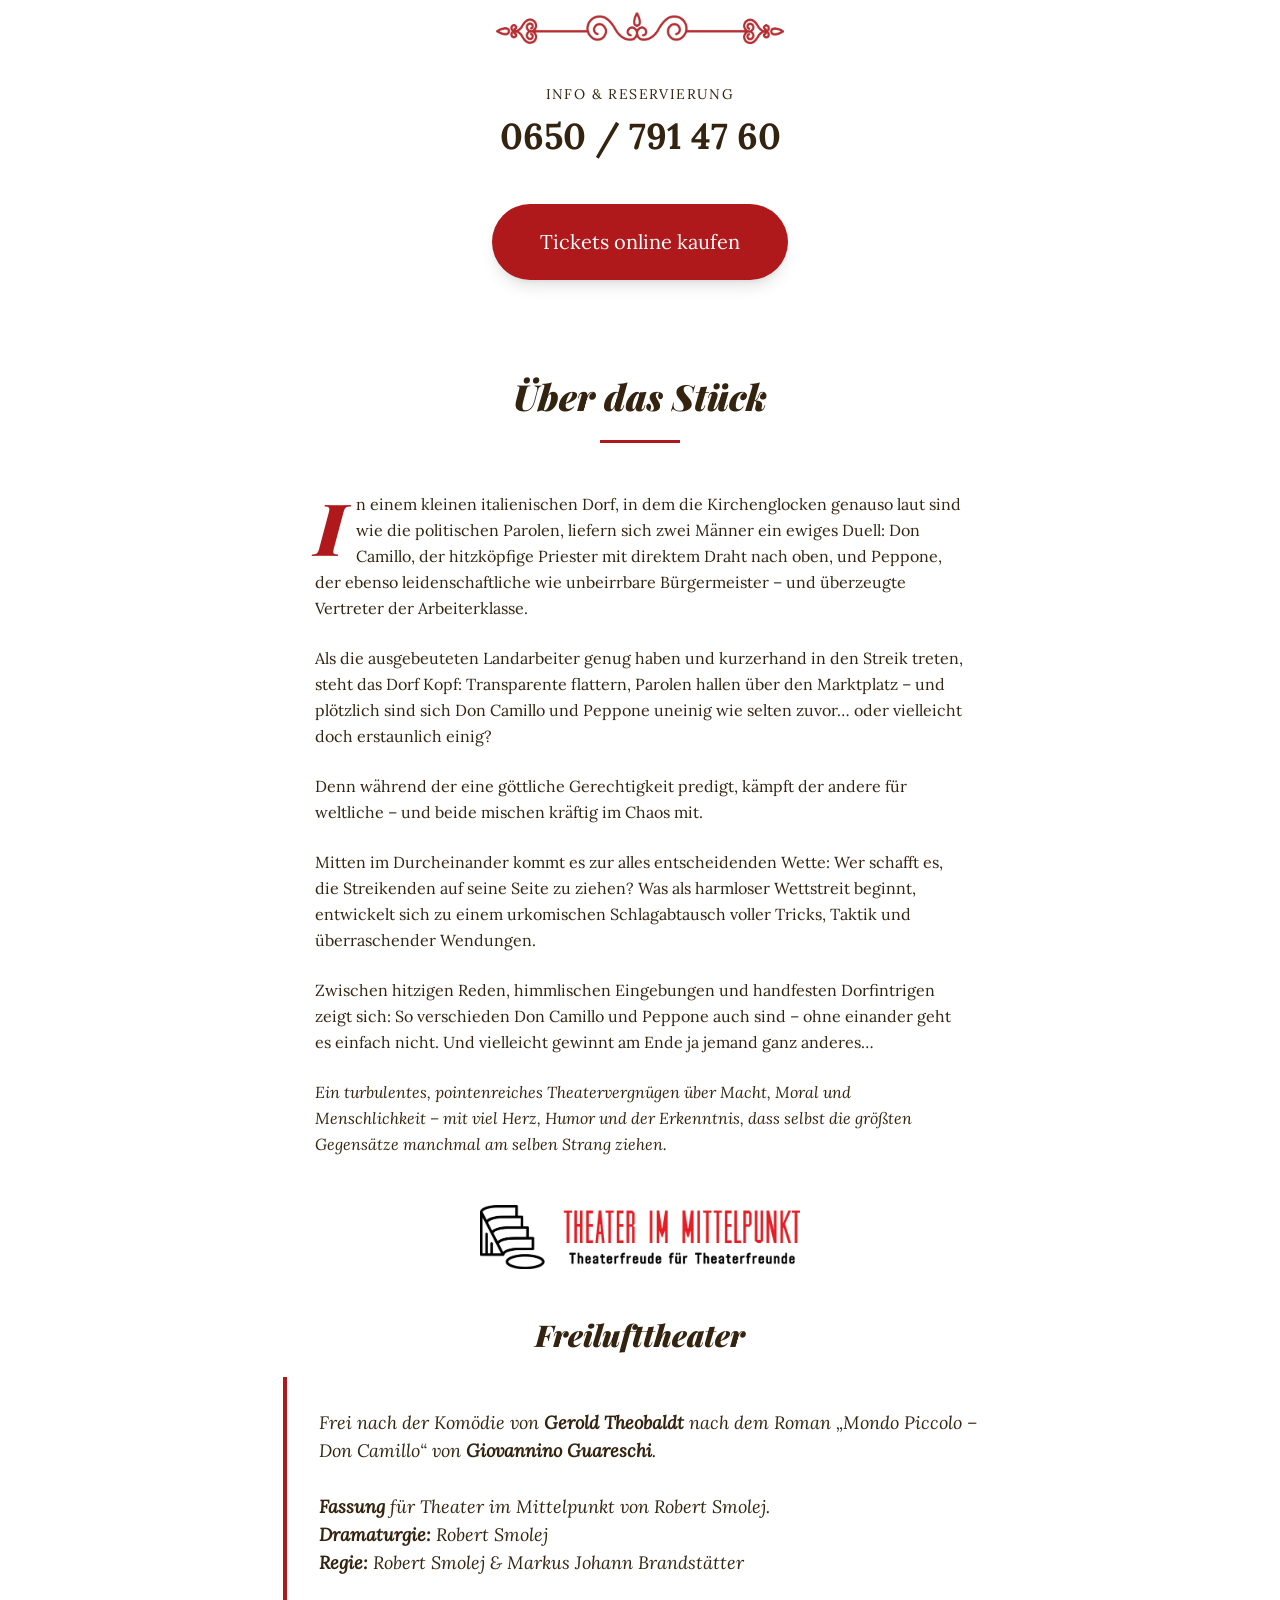
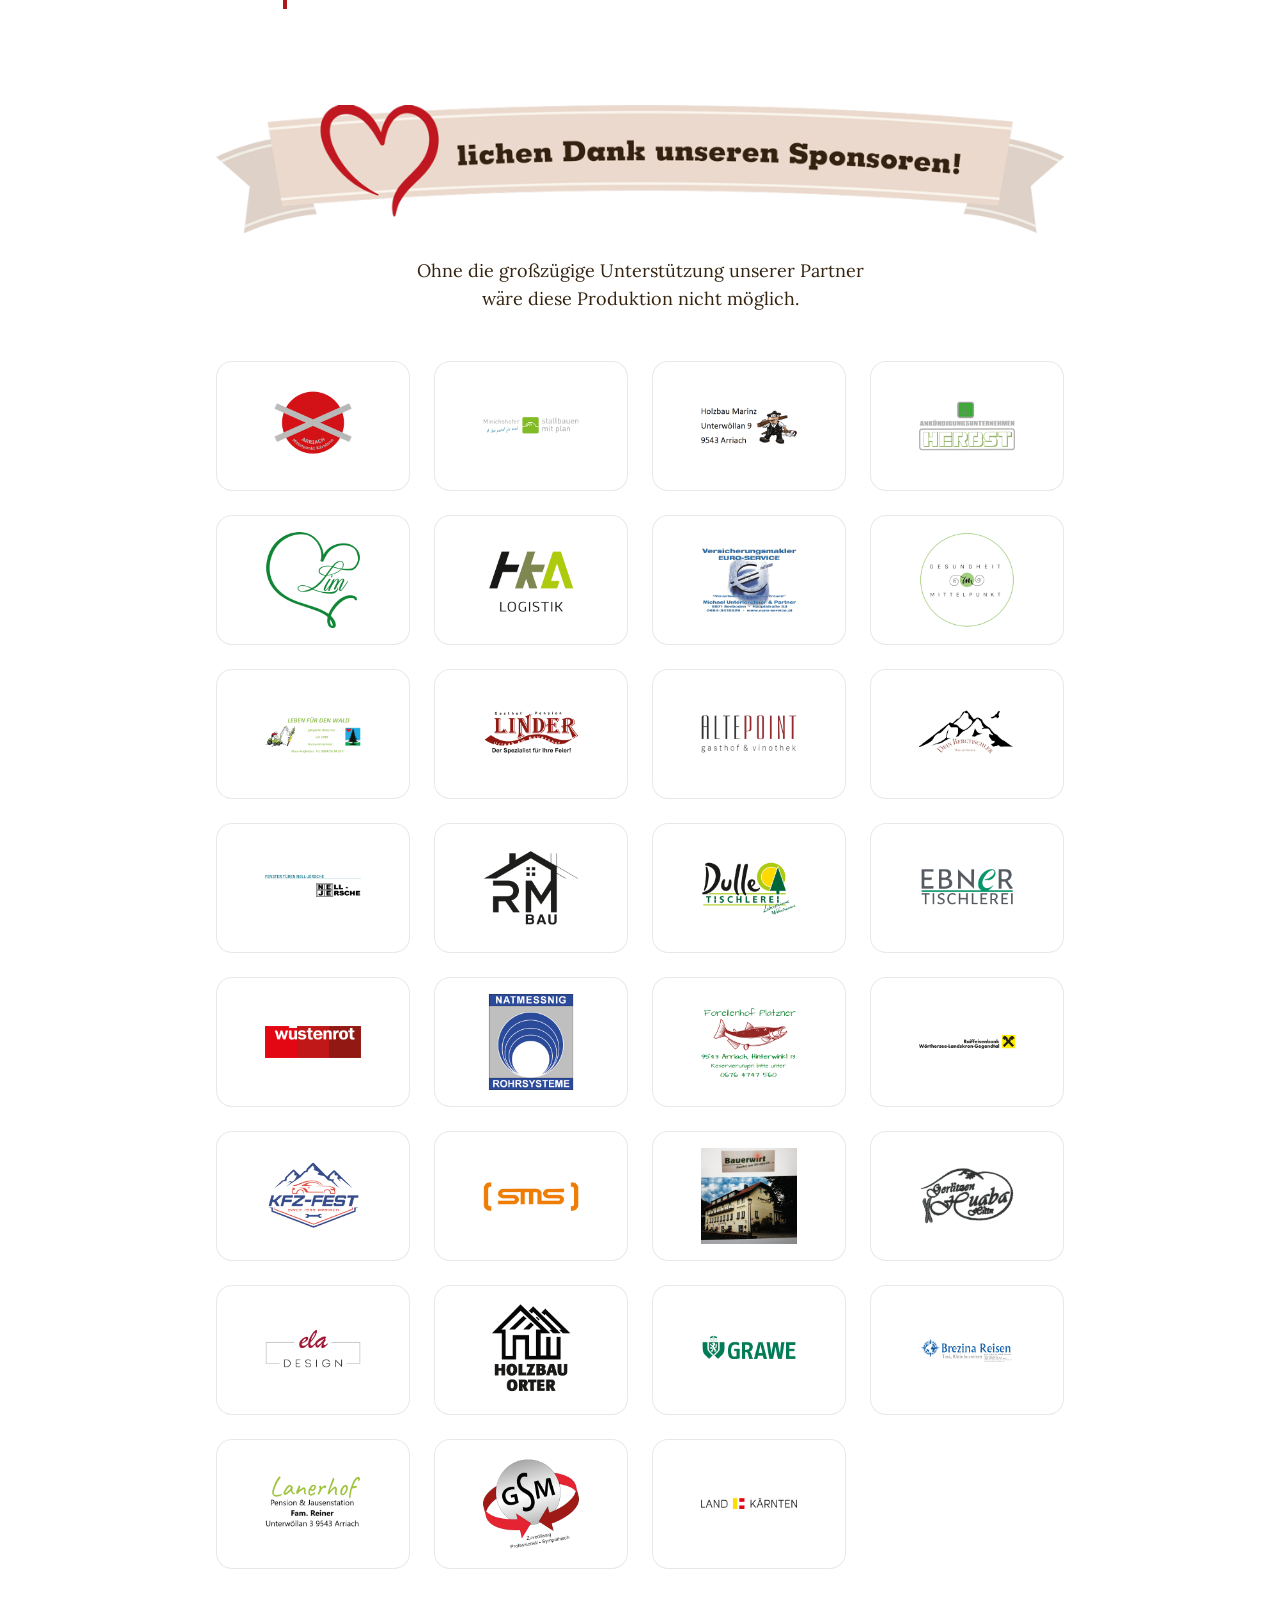
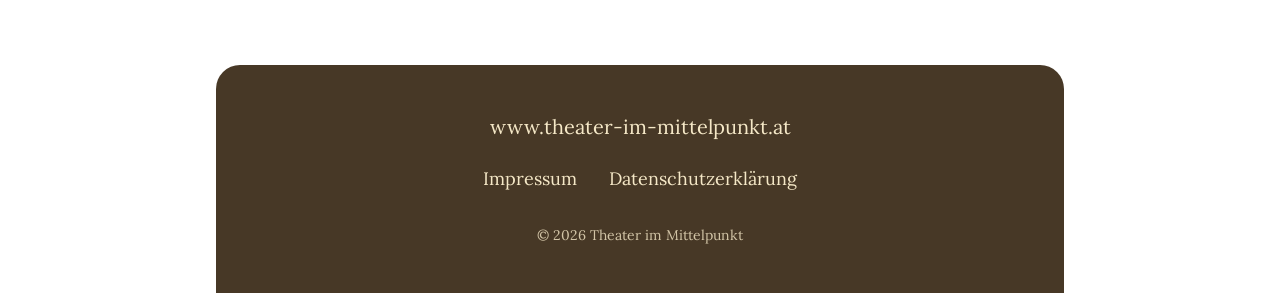
==== commit 82897f27: "font style, missing headline" ====
--- a/index.html
+++ b/index.html
@@ -31,7 +31,7 @@
 
         <!-- Spieltermine -->
         <section class="mb-24">
-            <h1 class="heading-font text-5xl md:text-6xl text-center tracking-tight text-[#af191c] italic">
+            <h1 class="text-5xl md:text-6xl text-center tracking-tight text-[#af191c] italic">
                 Spieltermine 2026
             </h1>
             <div class="accent-line"></div>
@@ -90,7 +90,7 @@
 
         <!-- Über das Stück -->
         <section class="mb-24">
-            <h2 class="heading-font text-4xl text-center mb-6 italic">Über das Stück</h2>
+            <h2 class="text-4xl text-center mb-6 italic">Über das Stück</h2>
             <div class="accent-line"></div>
 
             <div class="prose prose-lg mx-auto max-w-prose mt-12 text-[#34230f] leading-relaxed">
@@ -125,7 +125,7 @@
                 <img src="assets/img/header-TiM.png" alt="Theater im Mittelpunkt" class="max-w-[280px] sm:max-w-xs h-auto">
             </div>
 
-            <!-- <h3 class="heading-font text-3xl text-center mt-8 mb-6 italic">Freilufttheater</h3> -->
+            <h3 class="heading-font text-3xl text-center mt-8 mb-6 italic">Freilufttheater</h3>
 
             <!-- Blockquote -->
             <div class="max-w-prose mx-auto bg-white/70 border-l-4 border-[#af191c] pl-8 py-8 italic text-lg">
@@ -139,7 +139,6 @@
 
         <!-- Sponsoren -->
         <section class="mb-24">
-            <!-- <h2 class="heading-font text-4xl text-center mb-6 italic">Herzlichen Dank unseren Sponsoren!</h2> -->
             <!-- Danke Bild -->
             <div class="flex justify-center mt-12 -mb-4">
                 <img src="assets/sponsors/s-danke.png" alt="Herzlichen Dank unseren Sponsoren!" class="h-auto">
--- a/assets/style.css
+++ b/assets/style.css
@@ -28,6 +28,13 @@
   font-style: normal;
 }
 
+@font-face {
+  font-family: 'Playfair Display';
+  src: url('fonts/playfair-900i.woff2') format('woff2');
+  font-weight: 900;
+  font-style: italic;
+}
+
 * {
   box-sizing: border-box;
 }
@@ -35,12 +42,15 @@
 html {
   scroll-behavior: smooth;
 }
+
 body {
   font-family: 'Lora', serif;
 }
 
-.heading-font {
+h1, h2, h3 {
   font-family: 'Playfair Display', serif;
+  font-weight: 900;
+  font-style: italic;
 }
 
 .hero-bg {
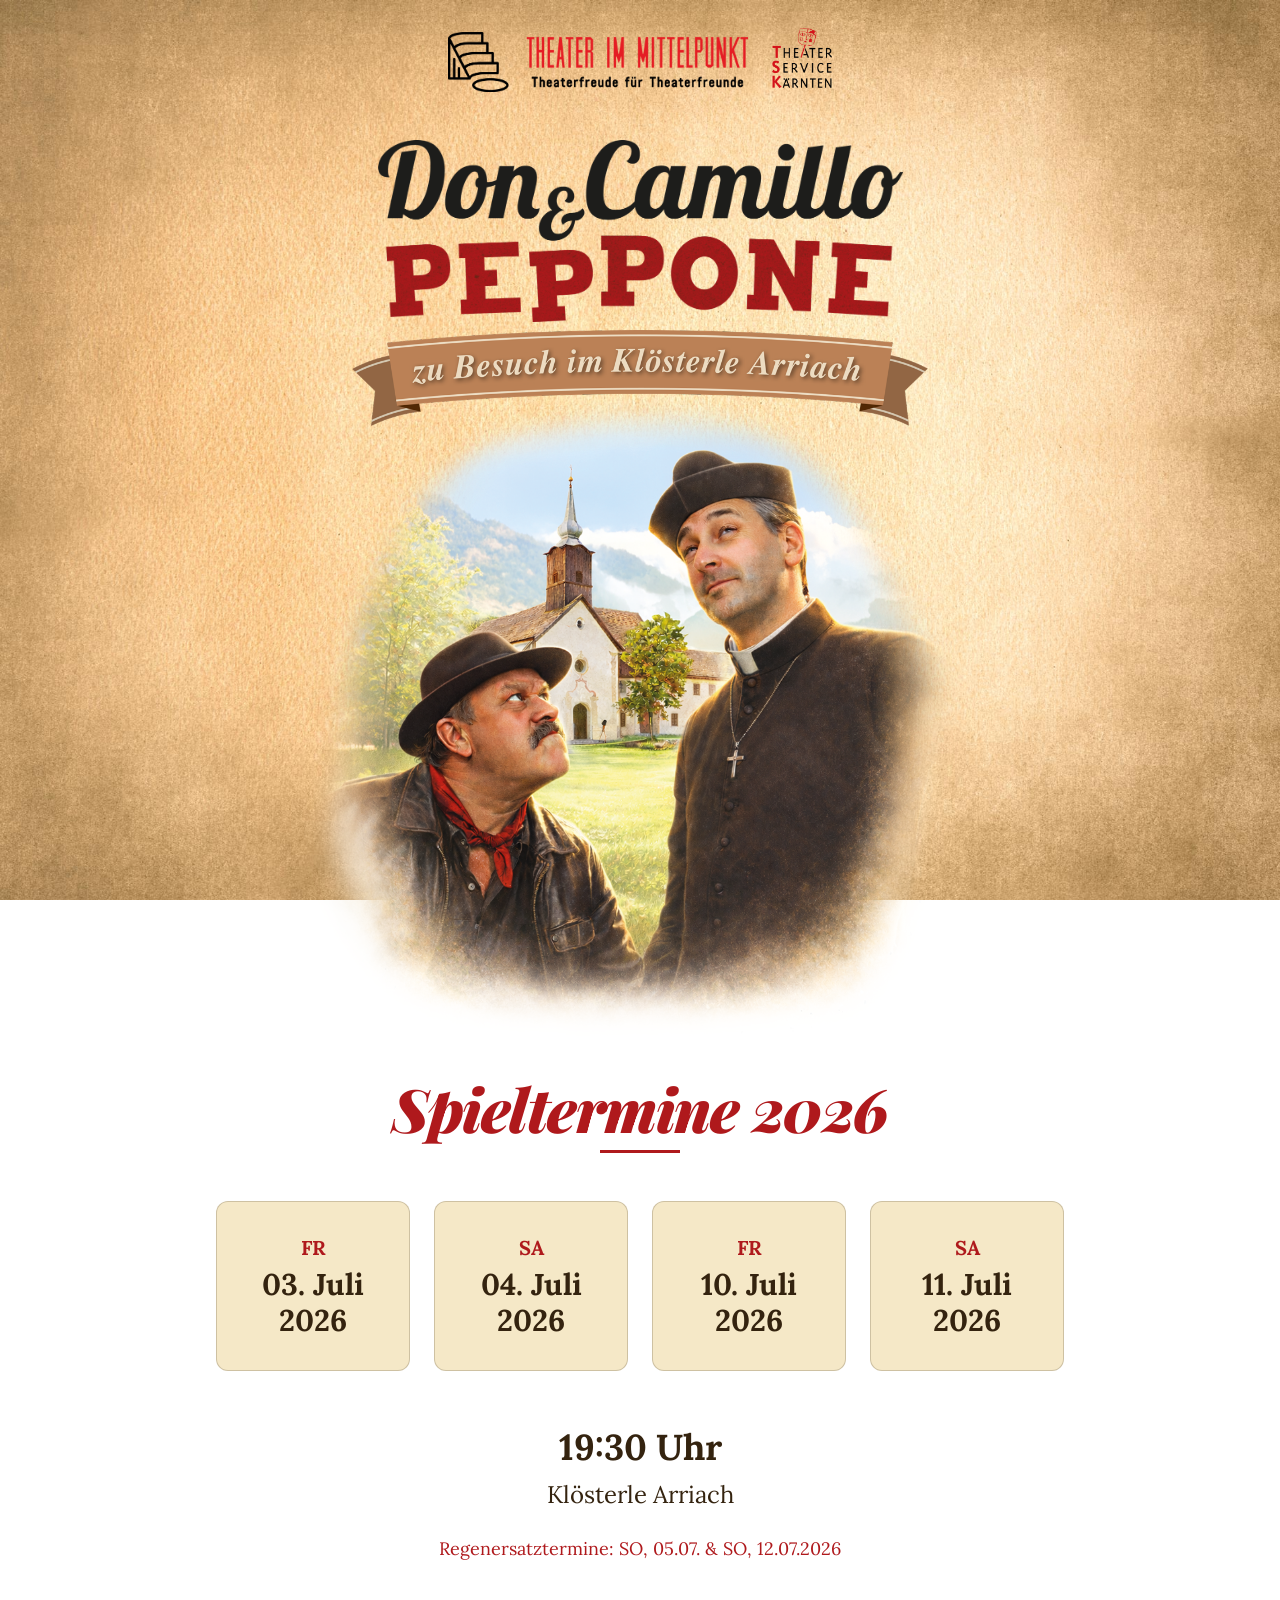
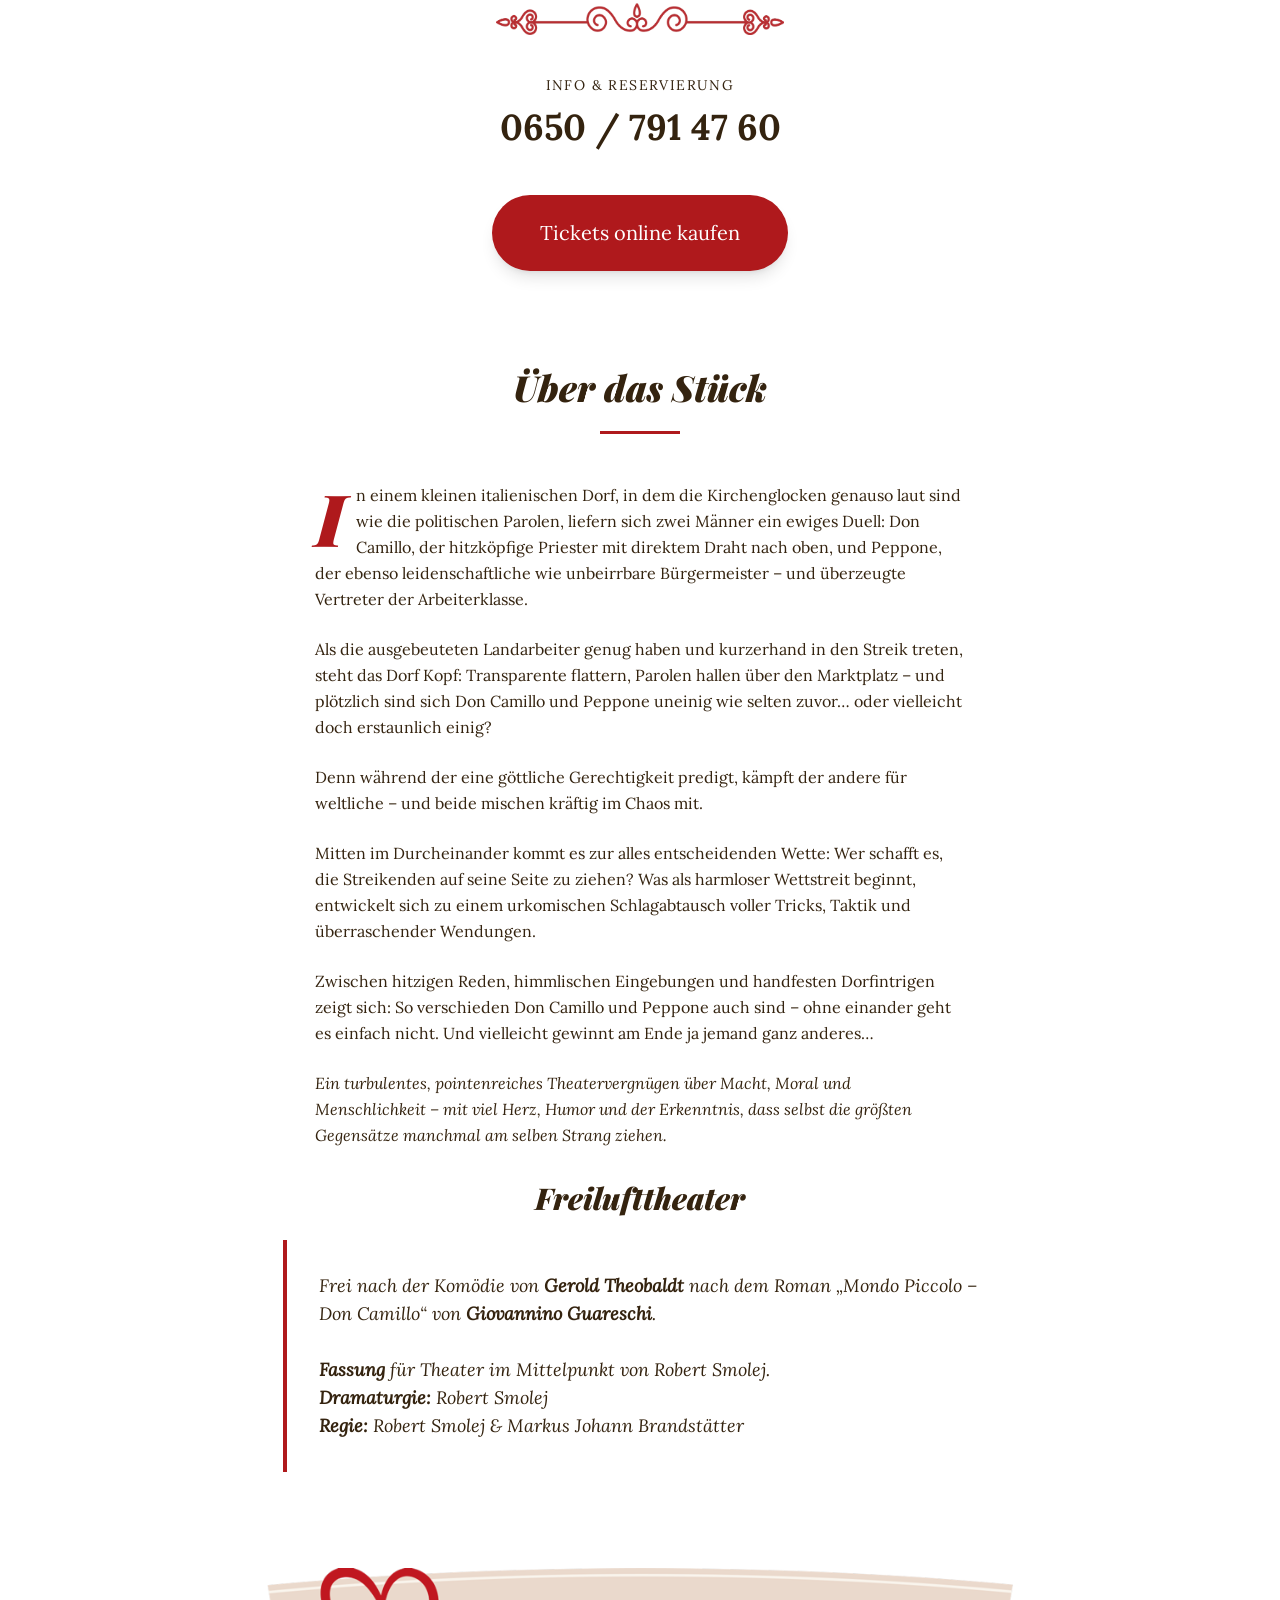
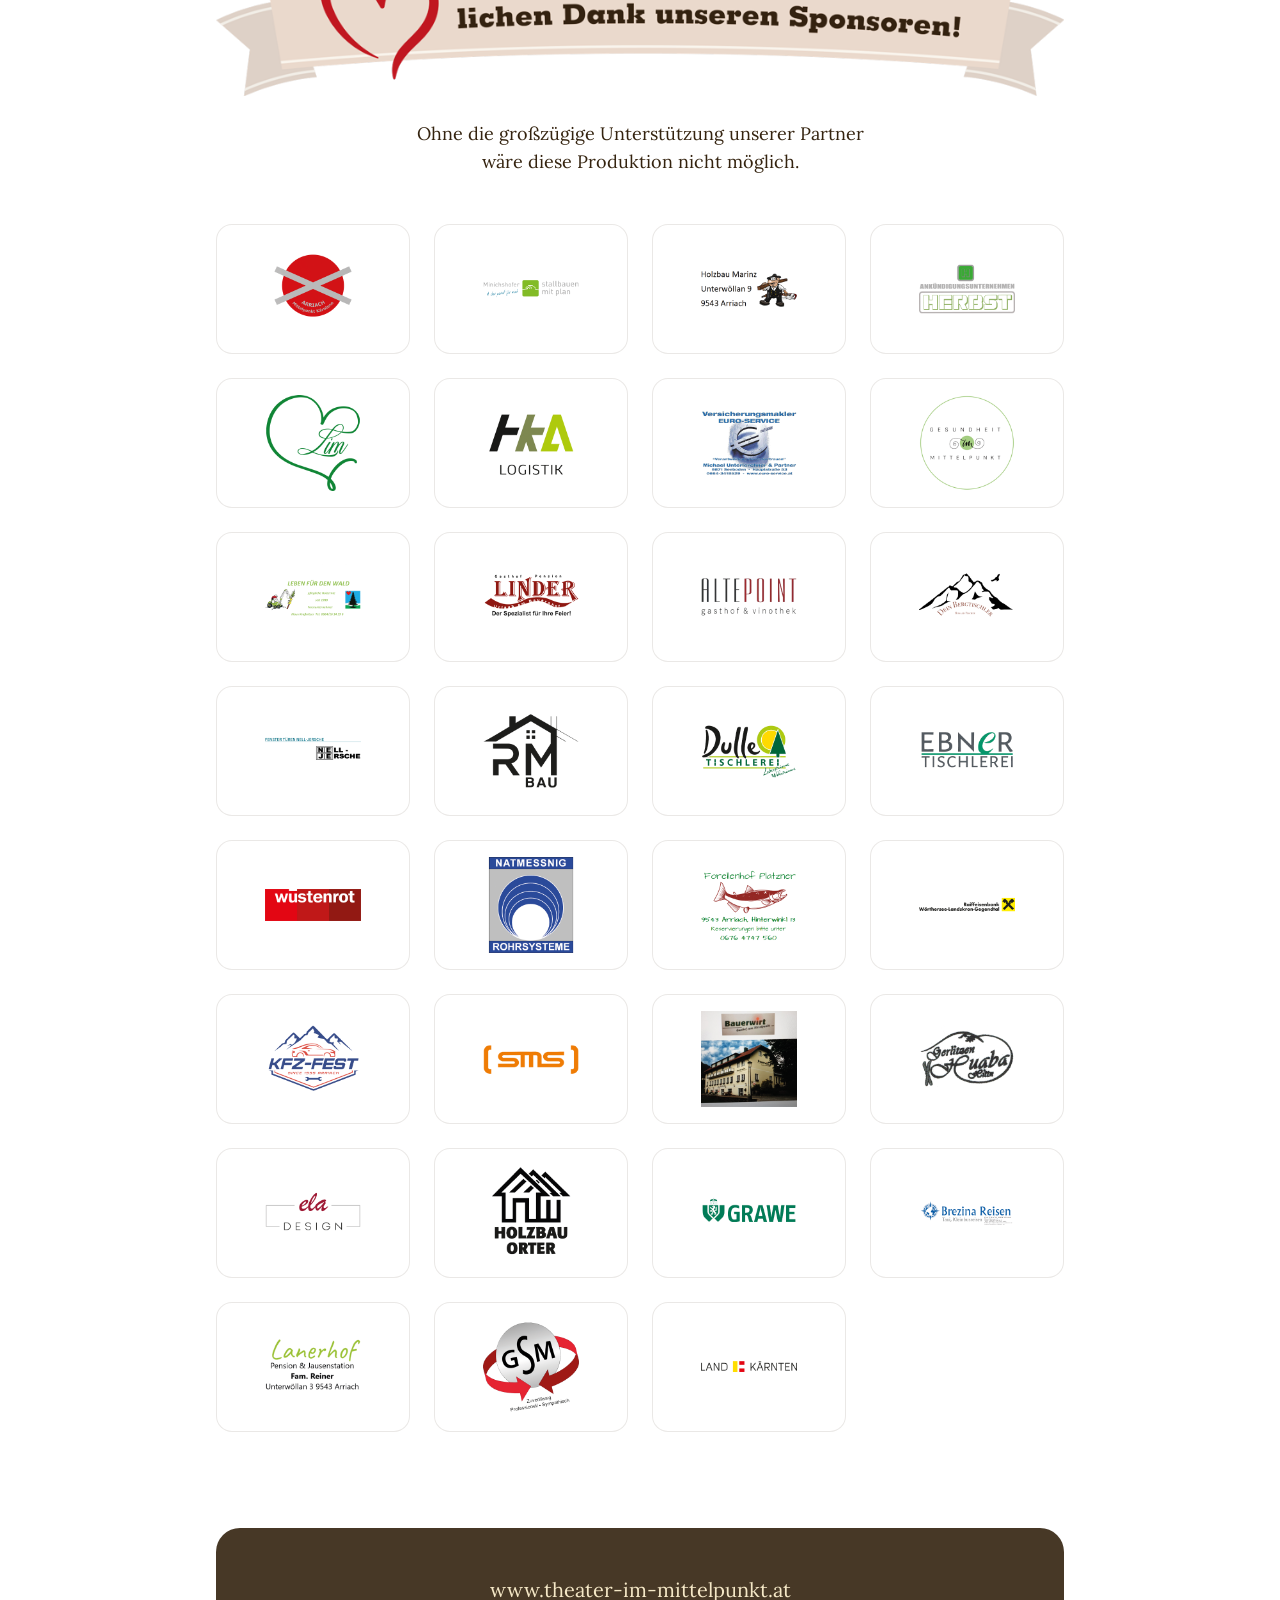
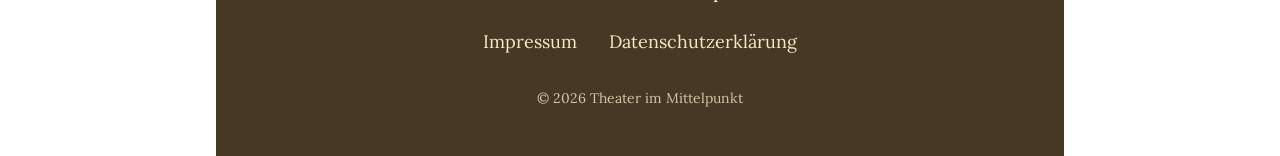
==== commit 20d2f7f6: "styling" ====
--- a/index.html
+++ b/index.html
@@ -13,20 +13,27 @@
 
 <body class="hero-bg min-h-screen text-[#34230f]">
 
-    <div class="max-w-4xl mx-auto px-6 pt-12">
+    <div class="max-w-4xl mx-auto px-6 pt-8">
 
         <!-- Header Bilder -->
-        <div class="flex flex-col items-center space-y-8 mb-16">
-            <img src="assets/img/header-DCuP.png" alt="Header DCuP" class="w-full max-w-md h-auto">
+        <div class="flex flex-col items-center mb-8">
+            <!-- Theater -->
+            <div class="flex flex-row items-center mb-12">
+                <div class="flex flex-col pr-6">
+                    <img src="assets/img/header-TiM.png" alt="Theater im Mittelpunkt" class="w-full max-w-[300px] min-w-auto">
+                </div>
+                <div class="flex flex-col">
+                    <img src="assets/img/header-theaterservice.png" alt="Theater Service" class="w-full max-w-[60px] min-w-auto -mt-2">
+                </div>  
+            </div>
+
+            <img src="assets/img/header-DCuP.png" alt="Header DCuP" class="w-full max-w-[525px] h-auto">
 
             <!-- Breiteres Kloesterle Bild -->
-            <img src="assets/img/header-kloesterle.png" alt="Klösterle" class="w-full max-w-xl h-auto -mt-4">
+            <img src="assets/img/header-kloesterle.png" alt="Klösterle" class="w-full max-w-xl h-auto mt-2">
 
-            <!-- Hauptfoto mit Badge -->
-            <div class="main-photo-container max-w-2xl">
-                <img src="assets/img/header-foto.png" alt="Don Camillo & Peppone" class="w-full h-auto rounded">
-                <img src="assets/img/header-theaterservice.png" alt="Theater Service" class="theaterservice-badge">
-            </div>
+            <!-- Hauptfoto -->
+            <img src="assets/img/header-foto.png" alt="Don Camillo & Peppone" class="w-full max-w-2xl -mt-10 h-auto rounded">
         </div>
 
         <!-- Spieltermine -->
@@ -120,11 +127,6 @@
                     Strang ziehen.</p>
             </div>
 
-            <!-- TiM Bild -->
-            <div class="flex justify-center my-12">
-                <img src="assets/img/header-TiM.png" alt="Theater im Mittelpunkt" class="max-w-[280px] sm:max-w-xs h-auto">
-            </div>
-
             <h3 class="heading-font text-3xl text-center mt-8 mb-6 italic">Freilufttheater</h3>
 
             <!-- Blockquote -->
--- a/assets/style.css
+++ b/assets/style.css
@@ -81,20 +81,6 @@
   margin-bottom: 1.5rem;
 }
 
-.main-photo-container {
-  position: relative;
-  display: inline-block;
-  width: 100%;
-}
-
-.theaterservice-badge {
-  position: absolute;
-  bottom: 20px;
-  right: 20px;
-  width: 120px;
-  z-index: 10;
-}
-
 /* === Sub pages === */
 .page {
   max-width: 760px;
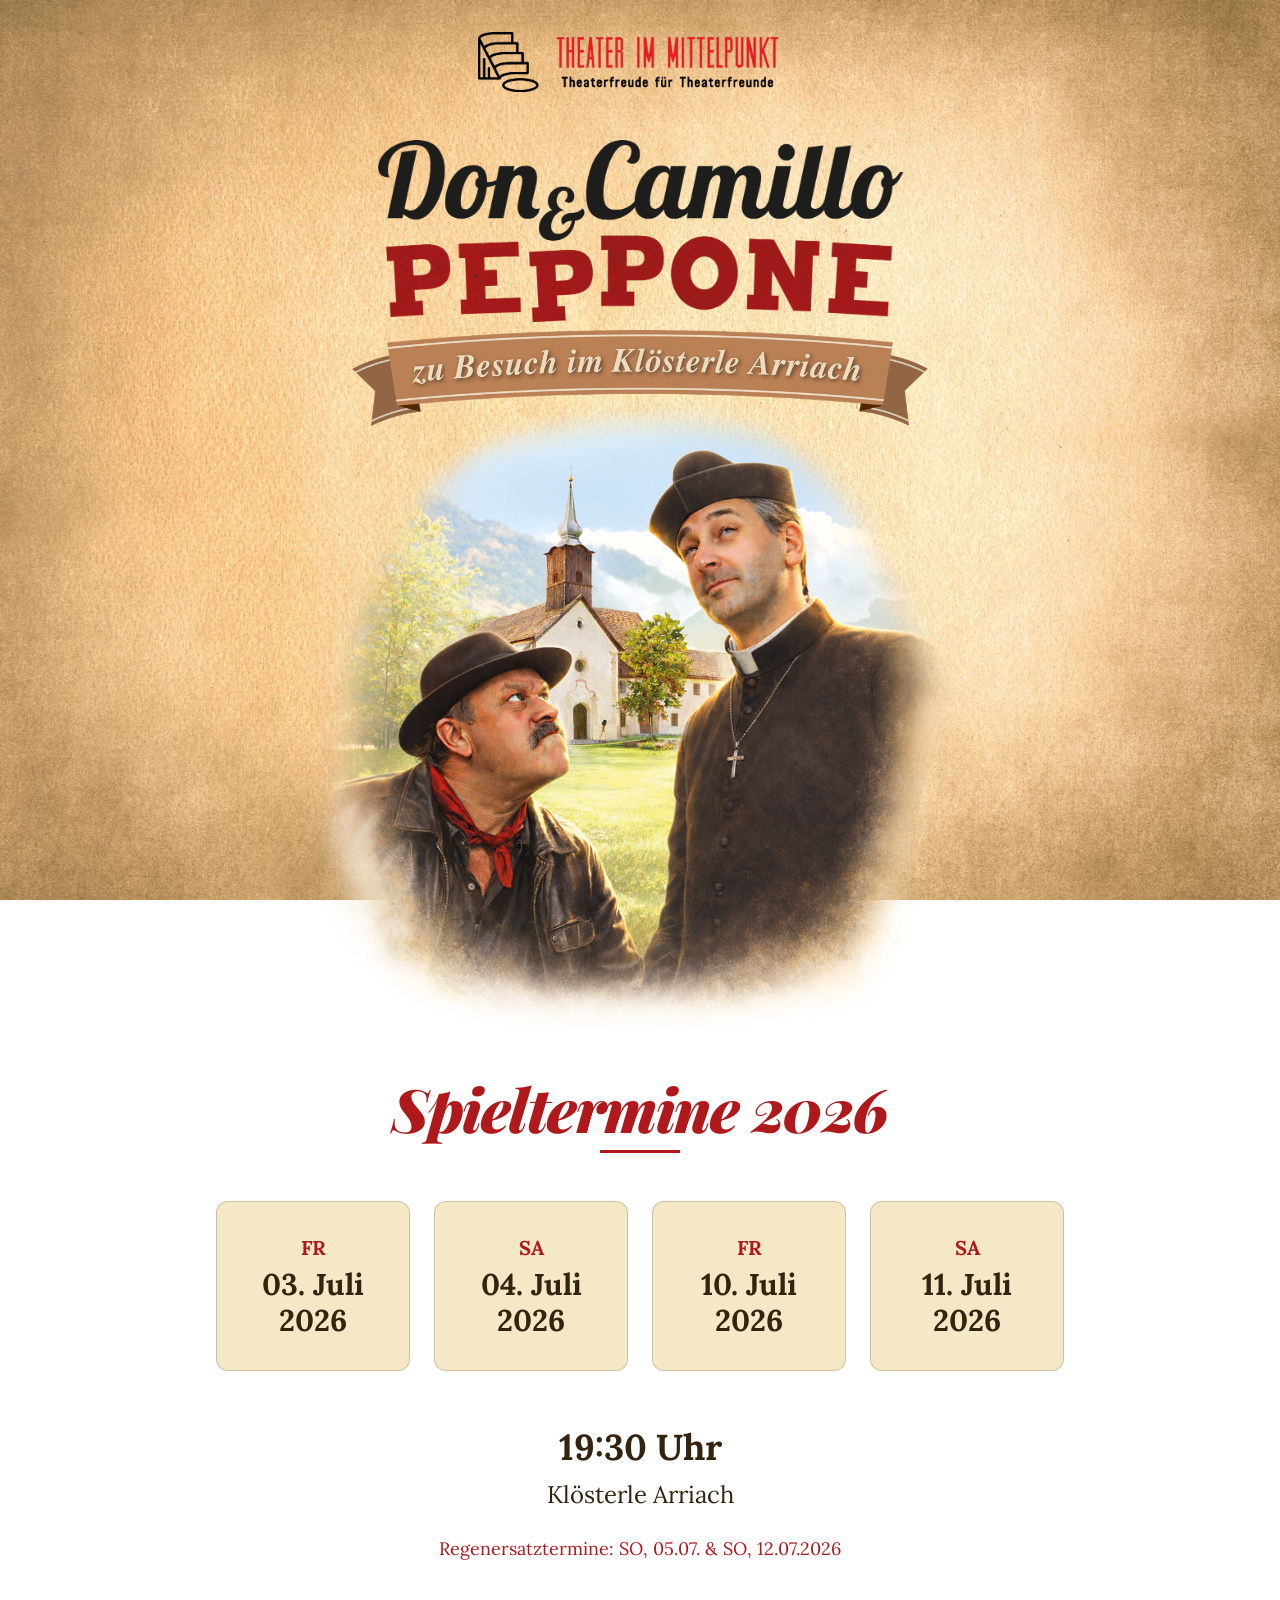
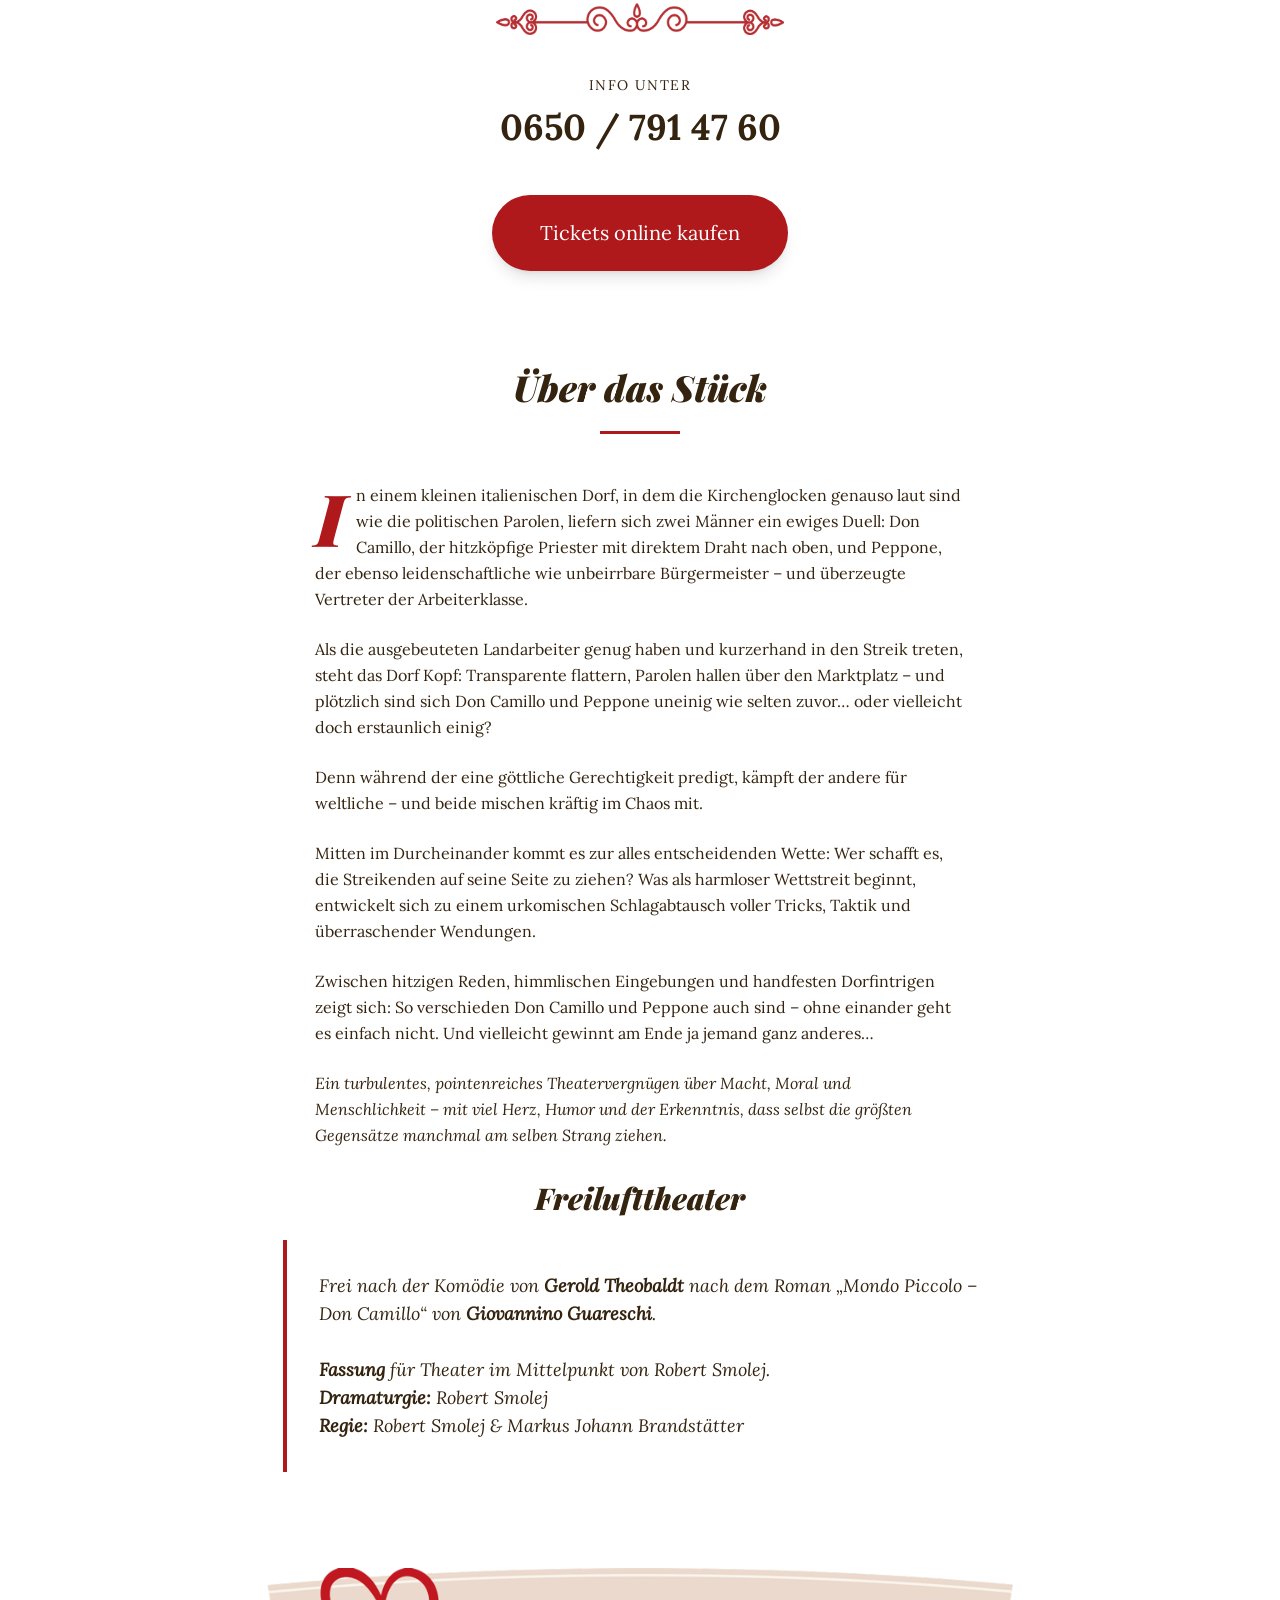
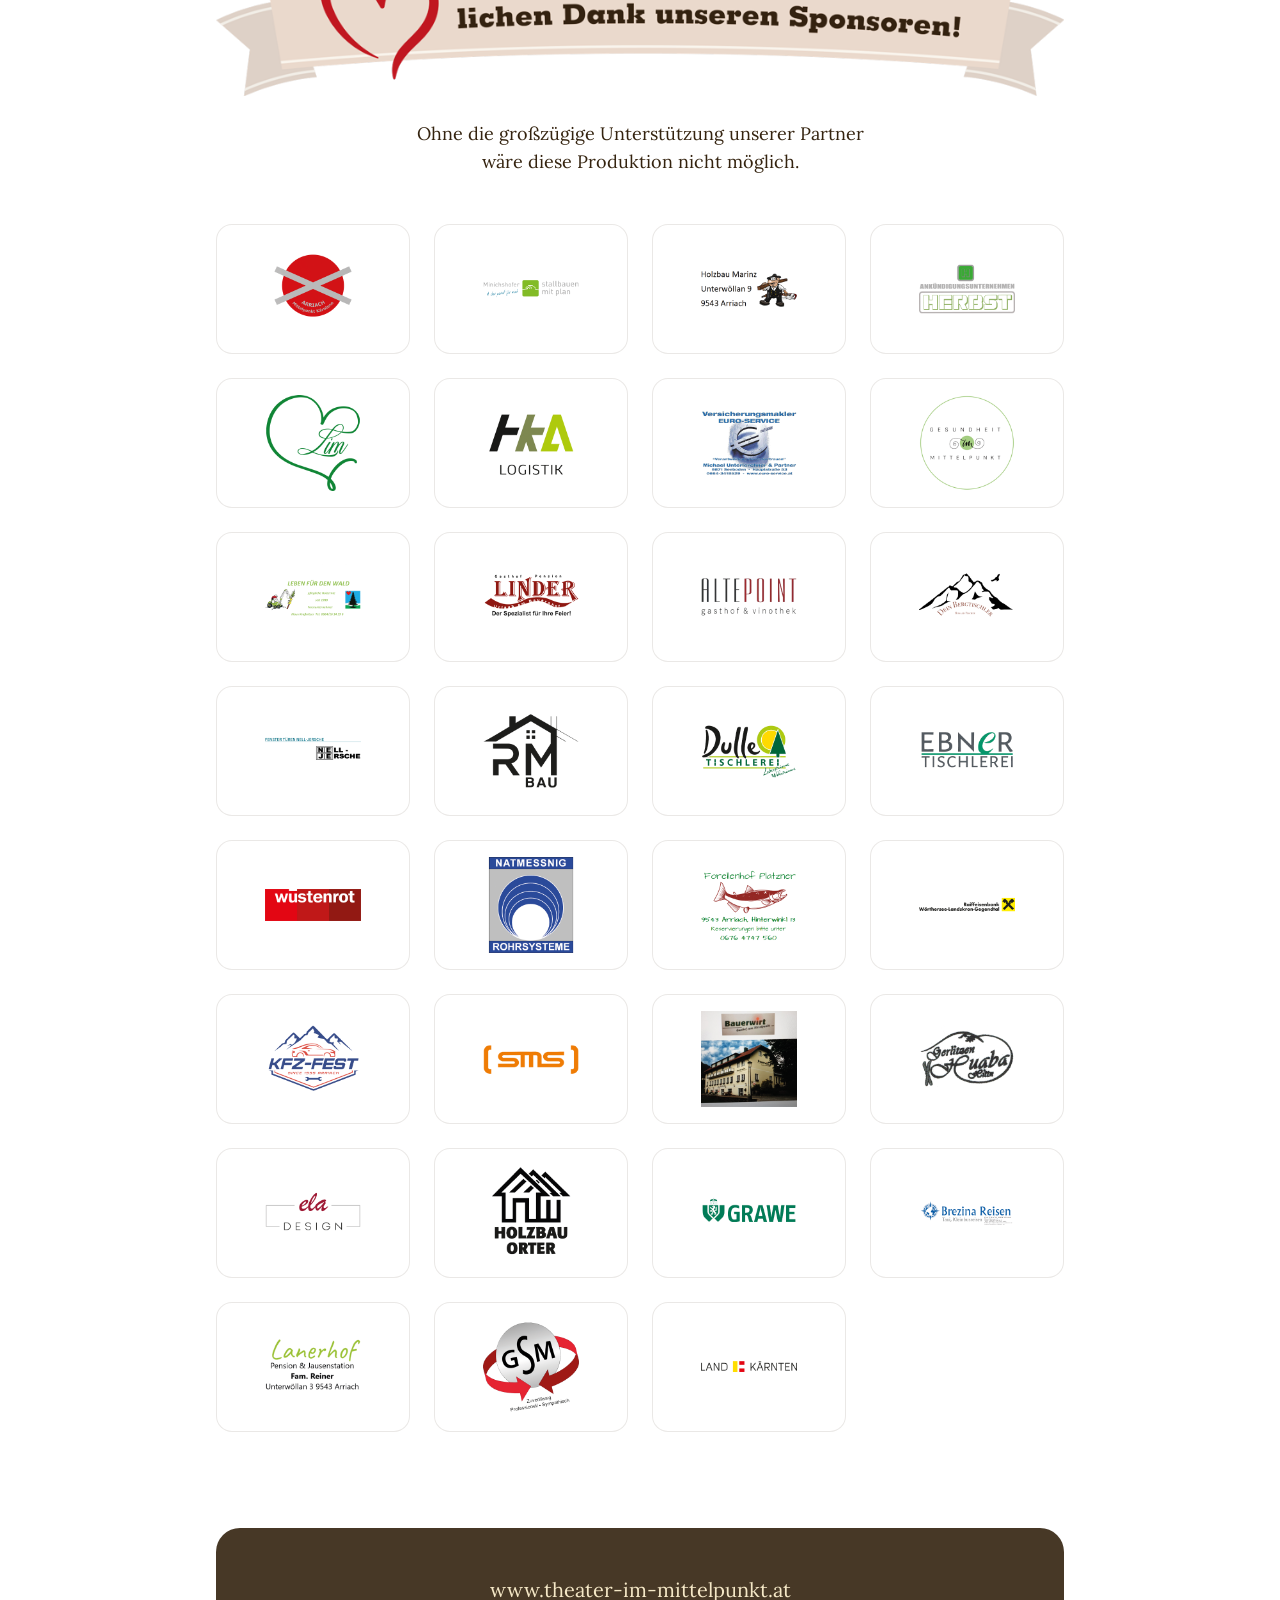
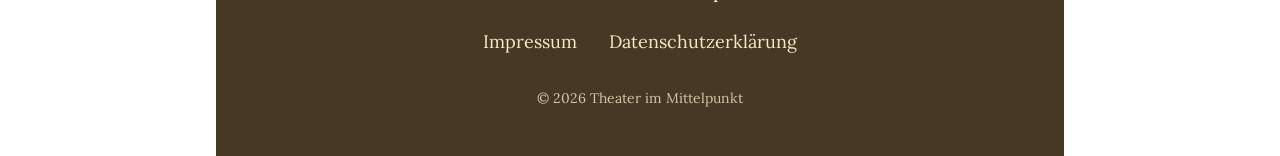
==== commit 6a299fc1: "updates" ====
--- a/index.html
+++ b/index.html
@@ -22,9 +22,11 @@
                 <div class="flex flex-col pr-6">
                     <img src="assets/img/header-TiM.png" alt="Theater im Mittelpunkt" class="w-full max-w-[300px] min-w-auto">
                 </div>
+                <!--
                 <div class="flex flex-col">
                     <img src="assets/img/header-theaterservice.png" alt="Theater Service" class="w-full max-w-[60px] min-w-auto -mt-2">
                 </div>  
+                    -->
             </div>
 
             <img src="assets/img/header-DCuP.png" alt="Header DCuP" class="w-full max-w-[525px] h-auto">
@@ -80,7 +82,7 @@
 
             <!-- Kontakt -->
             <div class="text-center">
-                <p class="uppercase tracking-widest text-sm mb-3">Info &amp; Reservierung</p>
+                <p class="uppercase tracking-widest text-sm mb-3">Info unter</p>
                 <a href="tel:+436507914760" class="text-4xl font-semibold hover:text-[#af191c] transition-colors">
                     0650 / 791 47 60
                 </a>
@@ -88,7 +90,7 @@
 
             <!-- CTA -->
             <div class="mt-12 flex justify-center">
-                <a href="#"
+                <a href="https://www.ticketlotse.com/event/?id=2109"
                     class="bg-[#af191c] hover:bg-[#8f1417] text-white px-12 py-6 rounded-full text-xl font-medium transition-all shadow-lg hover:scale-105">
                     Tickets online kaufen
                 </a>
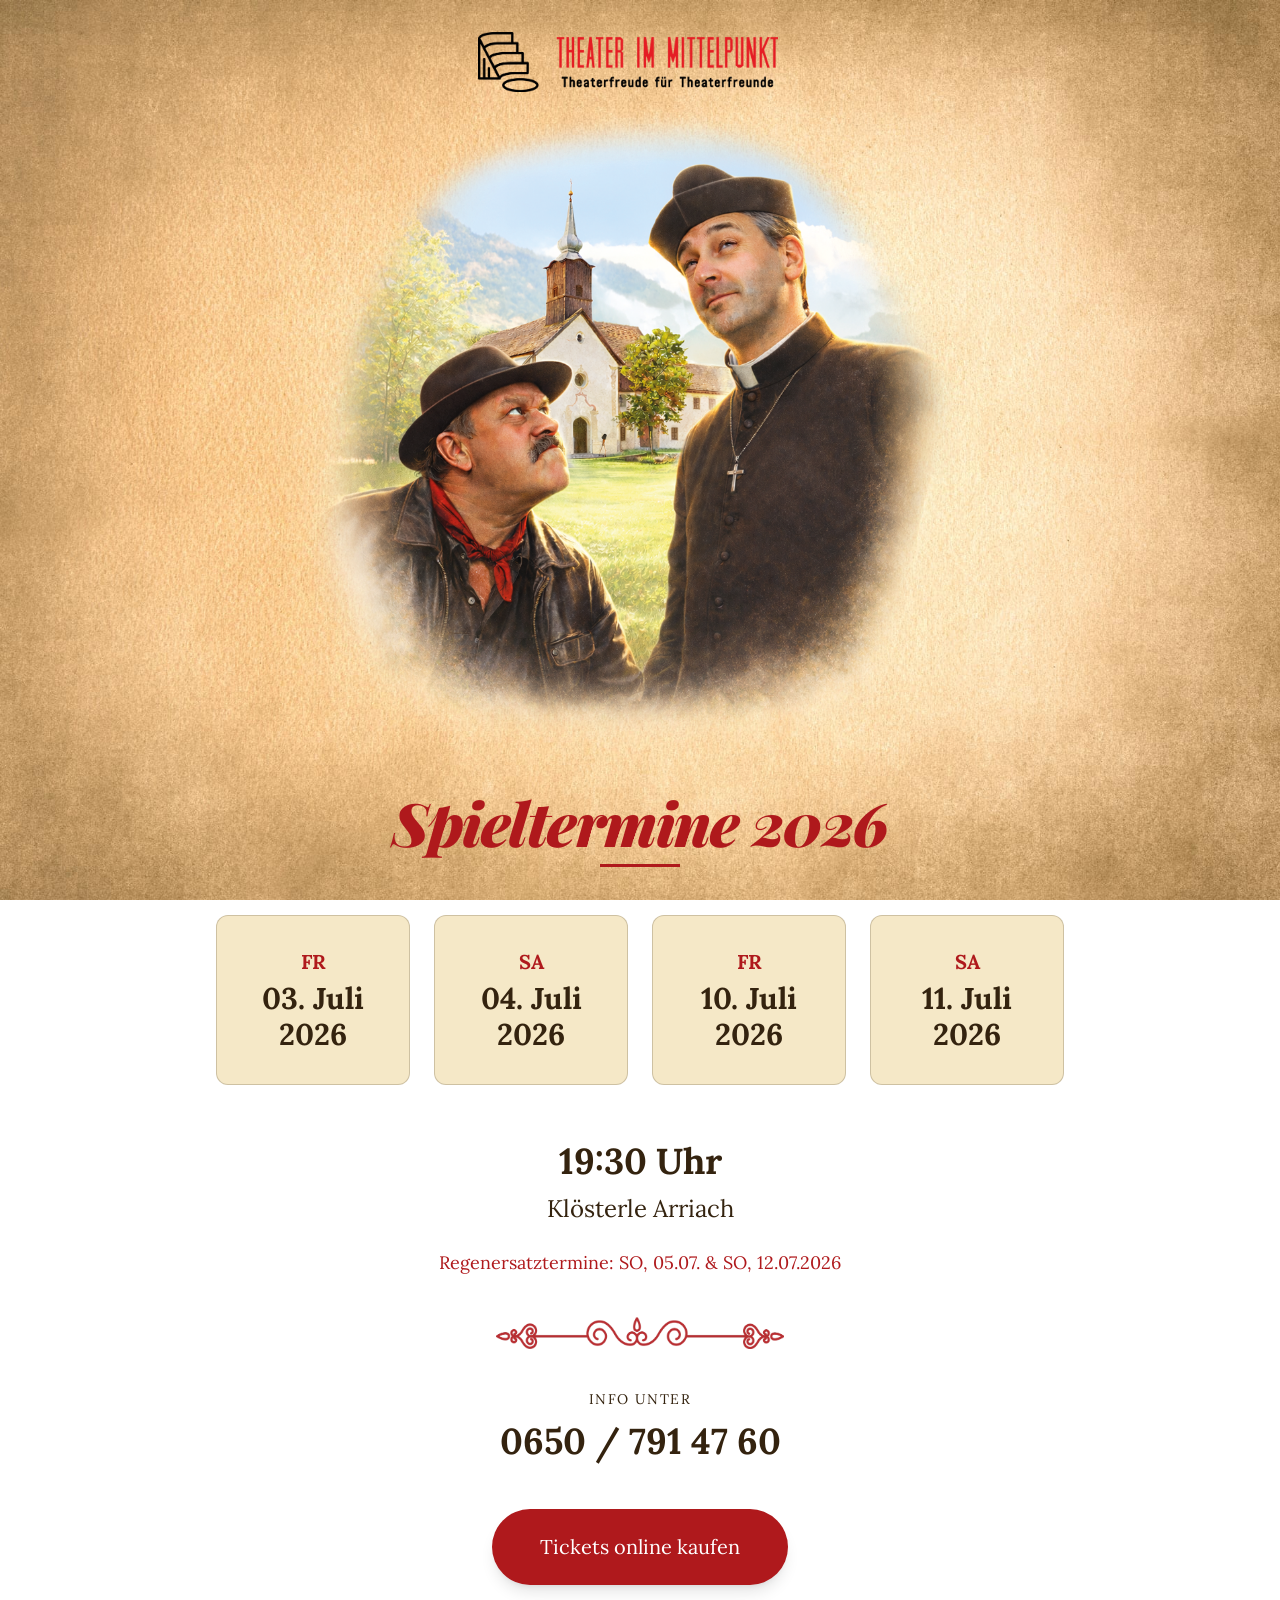
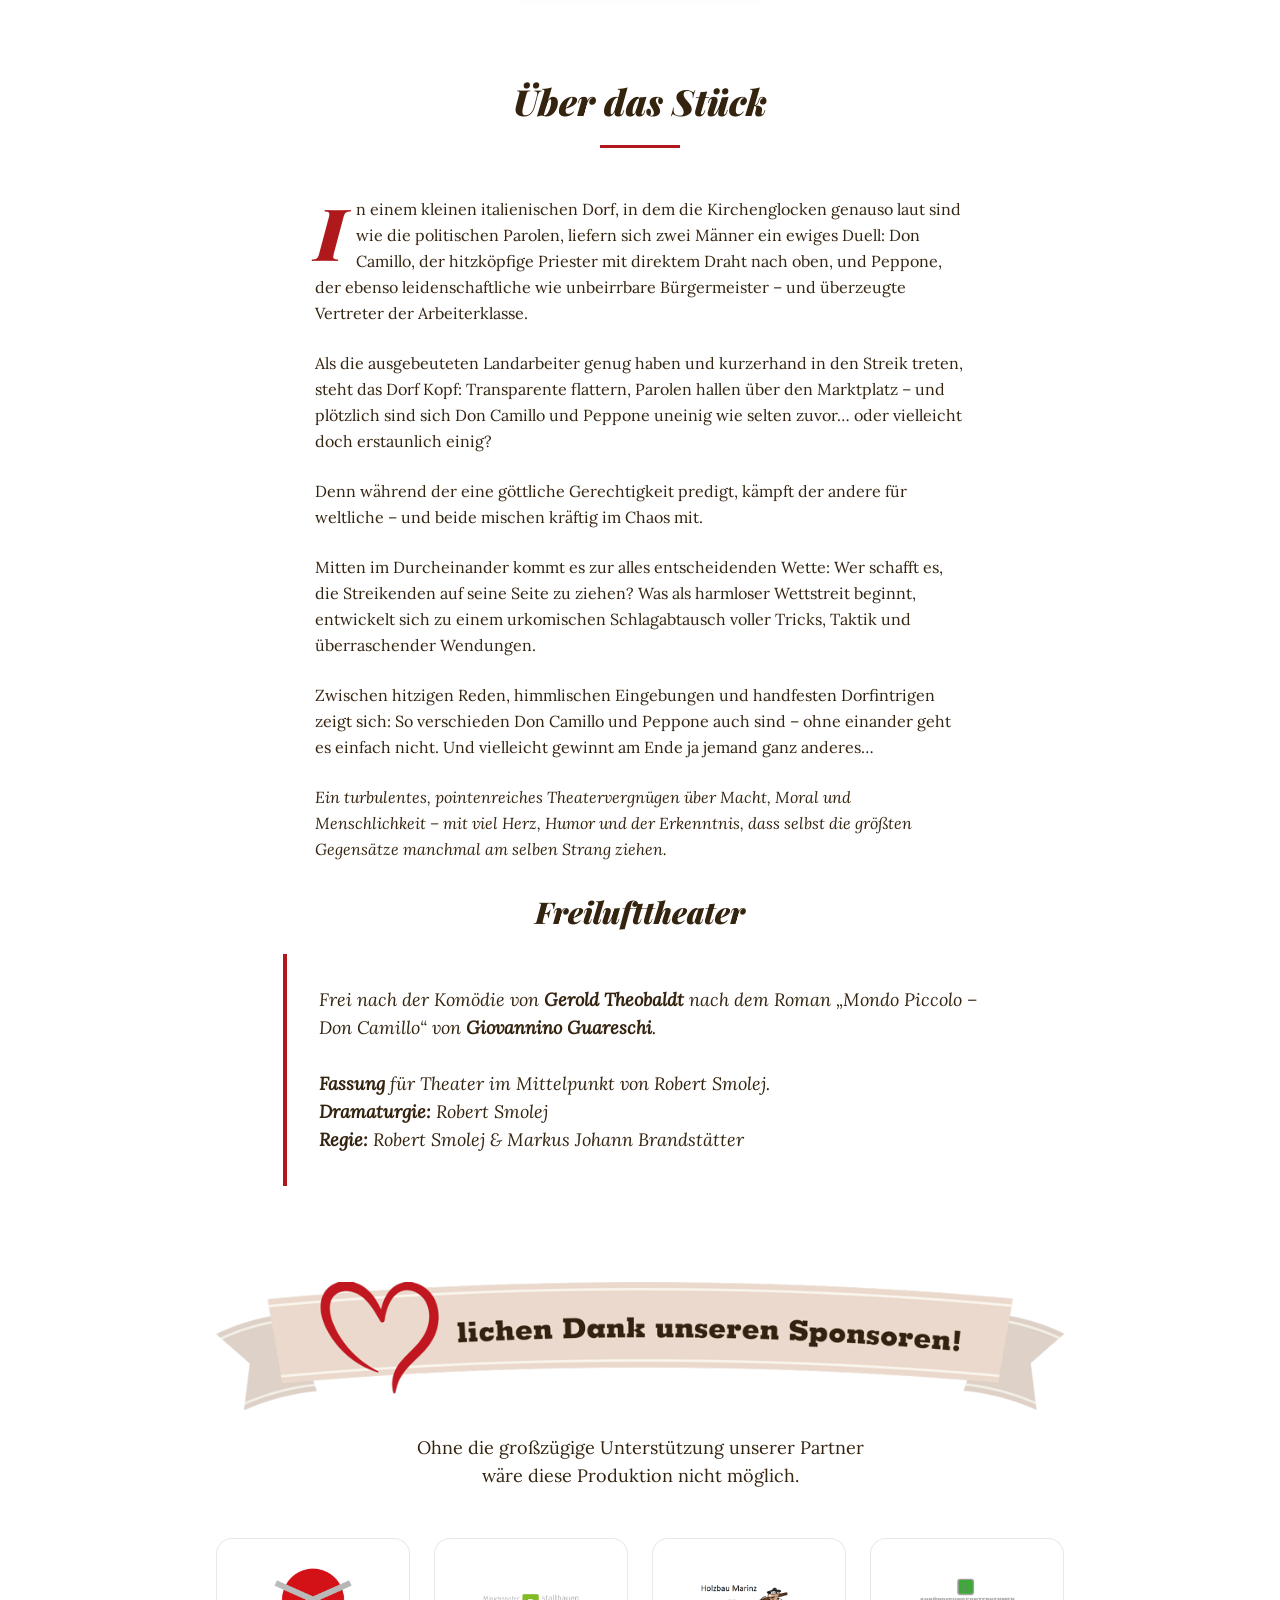
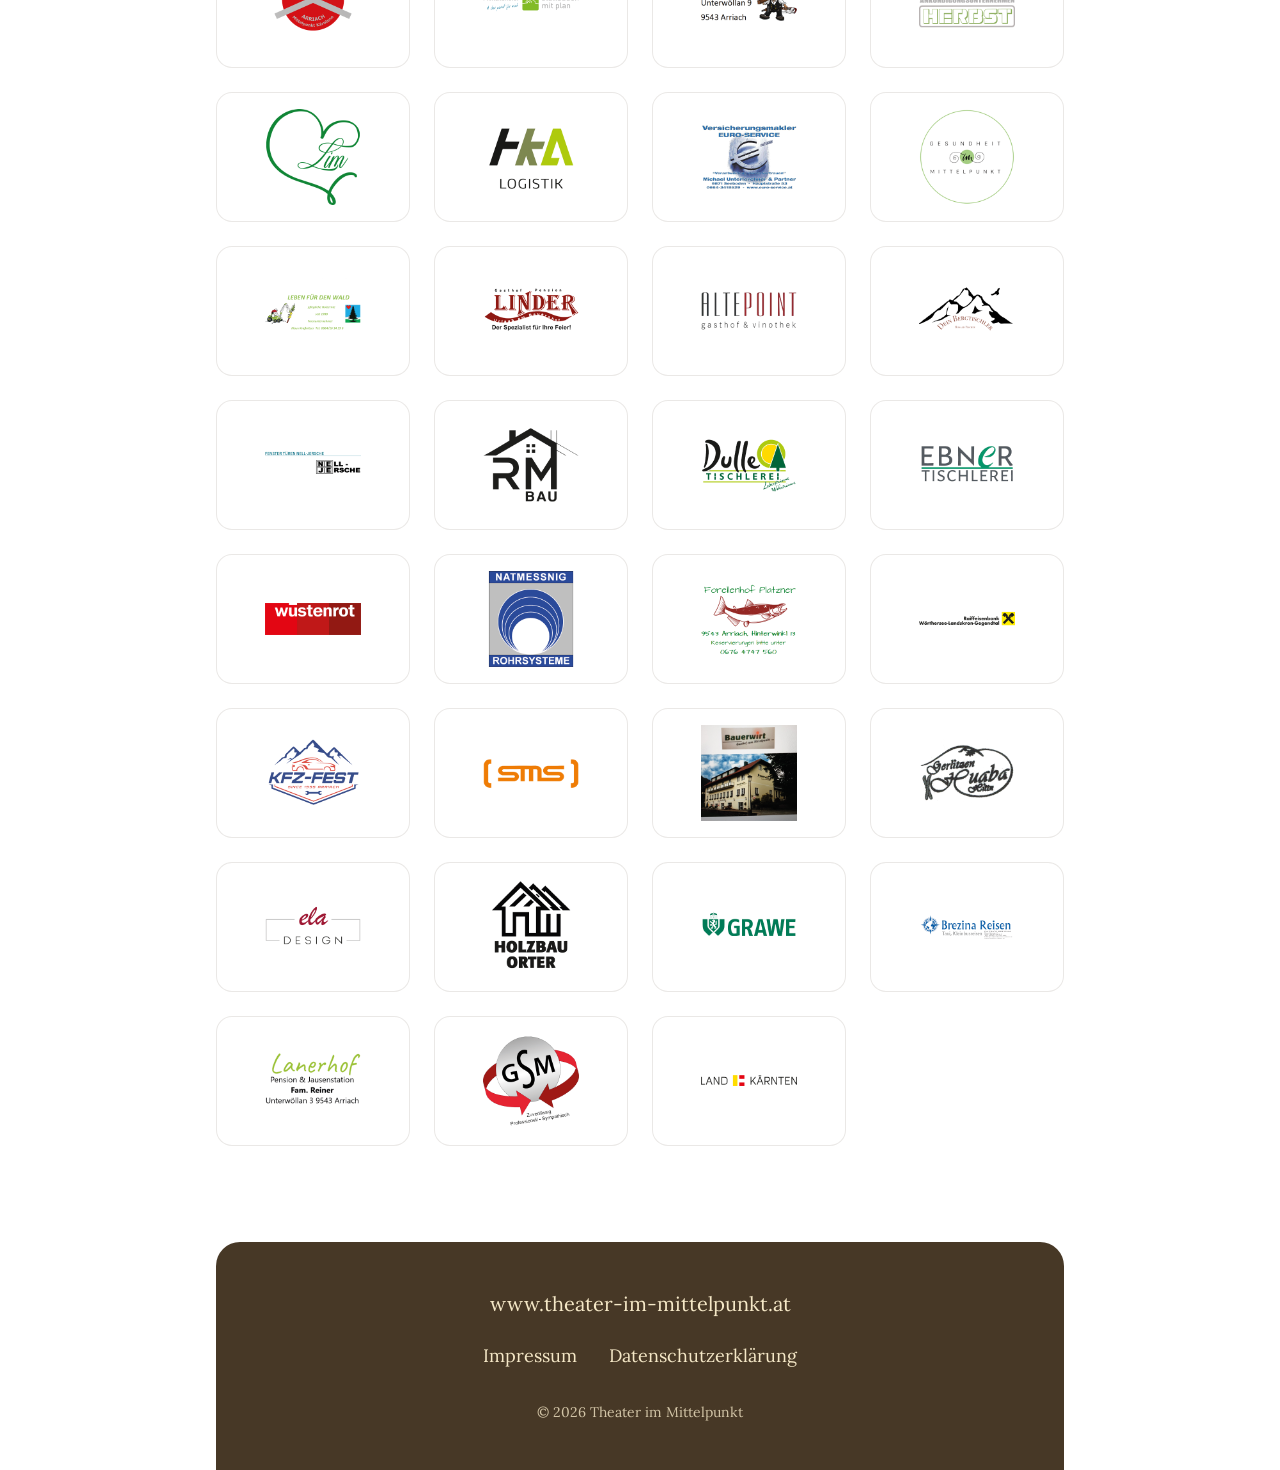
==== commit bc362d56: "Update index.html" ====
--- a/index.html
+++ b/index.html
@@ -29,10 +29,10 @@
                     -->
             </div>
 
-            <img src="assets/img/header-DCuP.png" alt="Header DCuP" class="w-full max-w-[525px] h-auto">
+            <!--  <img src="assets/img/header-DCuP.png" alt="Header DCuP" class="w-full max-w-[525px] h-auto">
 
-            <!-- Breiteres Kloesterle Bild -->
-            <img src="assets/img/header-kloesterle.png" alt="Klösterle" class="w-full max-w-xl h-auto mt-2">
+            Breiteres Kloesterle Bild
+            <img src="assets/img/header-kloesterle.png" alt="Klösterle" class="w-full max-w-xl h-auto mt-2">  -->
 
             <!-- Hauptfoto -->
             <img src="assets/img/header-foto.png" alt="Don Camillo & Peppone" class="w-full max-w-2xl -mt-10 h-auto rounded">
@@ -90,7 +90,7 @@
 
             <!-- CTA -->
             <div class="mt-12 flex justify-center">
-                <a href="https://www.ticketlotse.com/event/?id=2109"
+                <a href="https://www.ticketlotse.com/event/?id=2109" target="_blank"
                     class="bg-[#af191c] hover:bg-[#8f1417] text-white px-12 py-6 rounded-full text-xl font-medium transition-all shadow-lg hover:scale-105">
                     Tickets online kaufen
                 </a>
